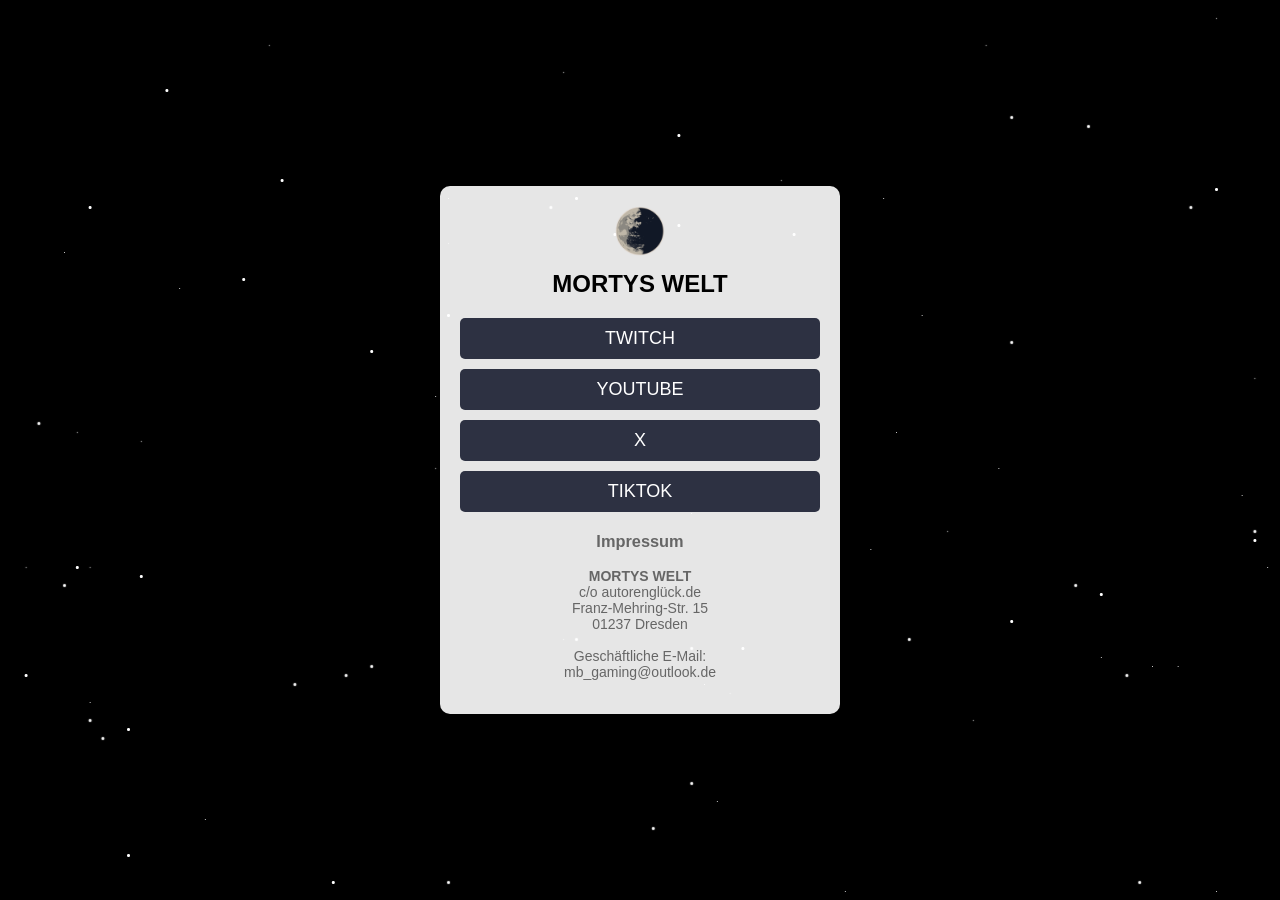
==== index.html @ ea3534f8 "Geschaeftliche E-mail angepasst" ====
<!DOCTYPE html>
<html lang="en">
<head>
    <meta charset="UTF-8">
    <meta name="viewport" content="width=device-width, initial-scale=1.0">
    <title>MORTYS WELT</title>
    <link rel="stylesheet" href="styles.css">
</head>
<body>

    <div class="container">
        
        <div class="link-box">
            <div class="header">
                <img src="logo.png" alt="MW-LOGO" class="logo">
                <h1>MORTYS WELT</h1>
            </div>
            <div class="links">
                <a href="https://www.twitch.tv/mortys_welt" target="_blank" class="link-button">
                    TWITCH
                </a>
                <a href="https://www.youtube.com/@mortyswelt" target="_blank" class="link-button">
                    YOUTUBE
                </a>
                <a href="https://twitter.com/Mortys_Welt" target="_blank" class="link-button">
                    X
                </a>
                <a href="https://www.tiktok.com/@mortys_welt" target="_blank" class="link-button">
                    TIKTOK
                </a>
            </div>
            <div class="footer">
                <p>
                    <h3>Impressum</h3>
                    <b>MORTYS WELT</b><br/>
                    c/o autorenglück.de<br/>
                    Franz-Mehring-Str. 15<br/>
                    01237 Dresden<br/>
                    <br/>
                    Geschäftliche E-Mail:<br/>
                    mb_gaming@outlook.de<br/>
                </p>
            </div>
        </div>
        <div class="main"></div>
        
    </div>

</body>
</html>
---- styles.css ----
body {
    margin: 0;
    padding: 0;
    font-family: Arial, sans-serif;
    background-color: #000;
    display: flex;
    justify-content: center;
    align-items: center;
    height: 100vh;
    overflow: hidden;
    position: relative;
}

canvas {
    position: absolute;
    top: 0;
    left: 0;
    width: 100%;
    height: 100%;
    z-index: -1;
}

.container {
    display: flex;
    justify-content: center;
    align-items: center;
    height: 100%;
    width: 100%;
    padding: 20px;
    box-sizing: border-box;
}

.link-box {
    background-color: rgba(255, 255, 255, 0.9);
    box-shadow: 0 4px 8px rgba(0, 0, 0, 0.2);
    border-radius: 10px;
    padding: 20px;
    text-align: center;
    animation: slideIn 1s ease-out;
    width: 100%;
    max-width: 400px;
    box-sizing: border-box;
}

.header {
    margin-bottom: 20px;
}

.logo {
    width: 50px;
    height: 50px;
    margin-bottom: 10px;
}

h1 {
    font-size: 24px;
    margin: 0;
}

.links {
    margin: 20px 0;
}

.link-button {
    display: block;
    margin: 10px 0;
    padding: 10px 20px;
    text-decoration: none;
    color: #ffffff;
    background-color: #2D3142;
    border-radius: 5px;
    font-size: 18px;
    transition: background-color 0.3s;
}

.link-button img {
    vertical-align: middle;
    margin-right: 10px;
    width: 24px;
    height: 24px;
}

.link-button:hover {
    background-color: #4F5D75;
    color: #ffffff;
}

.footer {
    margin-top: 20px;
    font-size: 14px;
    color: #666;
}

@keyframes slideIn {
    from {
        transform: translateY(-100vh);
    }
    to {
        transform: translateY(0);
    }
}

@media (max-width: 600px) {
    .link-box {
        padding: 15px;
    }

    .link-button {
        padding: 8px 16px;
        font-size: 16px;
    }

    .header h1 {
        font-size: 20px;
    }

    .footer {
        font-size: 12px;
    }
}

.main {
    position: fixed;
    top: 50%;
    left: 50%;
    height: 1px;
    width: 1px;
    background-color: #fff;
    border-radius: 50%;
    box-shadow: -42vw -4vh 0px 0px #fff,25vw -41vh 0px 0px #fff,-20vw 49vh 0px 1px #fff,5vw 40vh 1px 1px #fff,29vw 19vh 1px 0px #fff,-44vw -13vh 0px 0px #fff,46vw 41vh 0px 1px #fff,-3vw -45vh 0px 1px #fff,47vw 35vh 1px 0px #fff,12vw -8vh 1px 0px #fff,-34vw 48vh 1px 1px #fff,32vw 26vh 1px 1px #fff,32vw -41vh 1px 1px #fff,0vw 37vh 1px 1px #fff,34vw -26vh 1px 0px #fff,-14vw -49vh 1px 0px #fff,-12vw 45vh 0px 1px #fff,-44vw -33vh 0px 1px #fff,-13vw 41vh 0px 0px #fff,-36vw -11vh 0px 1px #fff,-23vw -24vh 1px 0px #fff,-38vw -27vh 0px 1px #fff,16vw -19vh 0px 0px #fff,28vw 33vh 1px 0px #fff,-49vw -4vh 0px 0px #fff,16vw 32vh 0px 1px #fff,36vw -18vh 1px 0px #fff,-25vw -30vh 1px 0px #fff,-23vw 24vh 0px 1px #fff,-2vw -35vh 1px 1px #fff,-25vw 9vh 0px 0px #fff,-15vw -34vh 0px 0px #fff,-8vw -19vh 1px 0px #fff,-20vw -20vh 1px 1px #fff,42vw 50vh 0px 1px #fff,-32vw 10vh 1px 0px #fff,-23vw -17vh 0px 0px #fff,44vw 15vh 1px 0px #fff,-40vw 33vh 1px 1px #fff,-43vw 8vh 0px 0px #fff,-48vw -15vh 1px 1px #fff,-24vw 17vh 0px 0px #fff,-31vw 50vh 1px 0px #fff,36vw -38vh 0px 1px #fff,-7vw 48vh 0px 0px #fff,15vw -32vh 0px 0px #fff,29vw -41vh 0px 0px #fff,2vw 37vh 1px 0px #fff,7vw -40vh 1px 1px #fff,15vw 18vh 0px 0px #fff,25vw -13vh 1px 1px #fff,-46vw -12vh 1px 1px #fff,-18vw 22vh 0px 0px #fff,23vw -9vh 1px 0px #fff,50vw 12vh 0px 1px #fff,45vw 2vh 0px 0px #fff,14vw -48vh 1px 0px #fff,23vw 43vh 0px 1px #fff,-40vw 16vh 1px 1px #fff,20vw -31vh 0px 1px #fff,-17vw 44vh 1px 1px #fff,18vw -45vh 0px 0px #fff,33vw -6vh 0px 0px #fff,0vw 7vh 0px 1px #fff,-10vw -18vh 0px 1px #fff,-19vw 5vh 1px 0px #fff,1vw 42vh 0px 0px #fff,22vw 48vh 0px 1px #fff,39vw -8vh 1px 1px #fff,-6vw -42vh 1px 0px #fff,-47vw 34vh 0px 0px #fff,-46vw 19vh 0px 1px #fff,-12vw -32vh 0px 0px #fff,-45vw -38vh 0px 1px #fff,-28vw 18vh 1px 0px #fff,-38vw -46vh 1px 1px #fff,49vw -6vh 1px 1px #fff,-28vw 18vh 1px 1px #fff,10vw -24vh 0px 1px #fff,-5vw -11vh 1px 1px #fff,33vw -8vh 1px 0px #fff,-16vw 17vh 0px 0px #fff,18vw 27vh 0px 1px #fff,-8vw -10vh 1px 1px #fff;
    z-index: -1;
    overflow: hidden;
  /* stars were too big with the layers above but left the code in case no one cares  -- as in, if noone's just that  one other loner who actually cares    */
  
  box-shadow: 24vw 9vh 1px 0px #fff,12vw -24vh 0px 1px #fff,-45vw -22vh 0px 0px #fff,-37vw -40vh 0px 1px #fff,29vw 19vh 0px 1px #fff,4vw -8vh 0px 1px #fff,-5vw 21vh 1px 1px #fff,-27vw 26vh 1px 1px #fff,-47vw -3vh 1px 1px #fff,-28vw -30vh 0px 1px #fff,-43vw -27vh 0px 1px #fff,4vw 22vh 1px 1px #fff,36vw 23vh 0px 0px #fff,-21vw 24vh 1px 1px #fff,-16vw 2vh 1px 0px #fff,-16vw -6vh 0px 0px #fff,5vw 26vh 0px 0px #fff,-34vw 41vh 0px 0px #fff,1vw 42vh 1px 1px #fff,11vw -13vh 1px 1px #fff,48vw -8vh 1px 0px #fff,22vw -15vh 0px 0px #fff,45vw 49vh 0px 0px #fff,43vw -27vh 1px 1px #fff,20vw -2vh 0px 0px #fff,8vw 22vh 0px 1px #fff,39vw 48vh 1px 1px #fff,-21vw -11vh 0px 1px #fff,-40vw 45vh 0px 1px #fff,11vw -30vh 1px 0px #fff,26vw 30vh 1px 0px #fff,45vw -29vh 0px 1px #fff,-2vw 18vh 0px 0px #fff,-29vw -45vh 1px 0px #fff,-7vw -27vh 1px 1px #fff,42vw 24vh 0px 0px #fff,45vw -48vh 1px 0px #fff,-36vw -18vh 0px 0px #fff,-44vw 13vh 0px 1px #fff,36vw 16vh 0px 1px #fff,40vw 24vh 0px 0px #fff,18vw 11vh 0px 0px #fff,-15vw -23vh 1px 0px #fff,-24vw 48vh 0px 1px #fff,27vw -45vh 1px 0px #fff,-2vw -24vh 0px 1px #fff,-15vw -28vh 0px 0px #fff,-43vw 13vh 1px 0px #fff,7vw 27vh 1px 0px #fff,47vw 5vh 0px 0px #fff,-45vw 15vh 1px 1px #fff,-5vw -28vh 0px 1px #fff,38vw 25vh 1px 1px #fff,-39vw -1vh 1px 0px #fff,5vw 0vh 1px 0px #fff,49vw 13vh 0px 0px #fff,48vw 10vh 0px 1px #fff,19vw -28vh 0px 0px #fff,4vw 7vh 0px 0px #fff,21vw 21vh 1px 1px #fff,-15vw -15vh 0px 1px #fff,-6vw -42vh 1px 0px #fff,-15vw 48vh 1px 1px #fff,-23vw 25vh 1px 1px #fff,-48vw 25vh 0px 1px #fff,-31vw -19vh 0px 1px #fff,4vw 37vh 1px 1px #fff,-43vw 28vh 0px 0px #fff,3vw -25vh 0px 1px #fff,-39vw 14vh 0px 1px #fff,-40vw 31vh 0px 1px #fff,35vw -36vh 1px 1px #fff,16vw 49vh 0px 0px #fff,6vw 39vh 0px 0px #fff,3vw -35vh 0px 1px #fff,-44vw -2vh 1px 0px #fff,-6vw 21vh 1px 0px #fff,48vw 9vh 1px 1px #fff,-43vw 30vh 1px 1px #fff,29vw -12vh 1px 1px #fff,-48vw 13vh 1px 0px #fff,-42vw 32vh 1px 1px #fff,34vw 15vh 1px 1px #fff,29vw -37vh 1px 1px #fff,28vw 2vh 0px 0px #fff;
  animation: zoom 30s alternate infinite; 
}

@keyframes zoom {
    0%{
        transform: scale(1);
    }
    100%{
        transform: scale(1.5);
    }
}
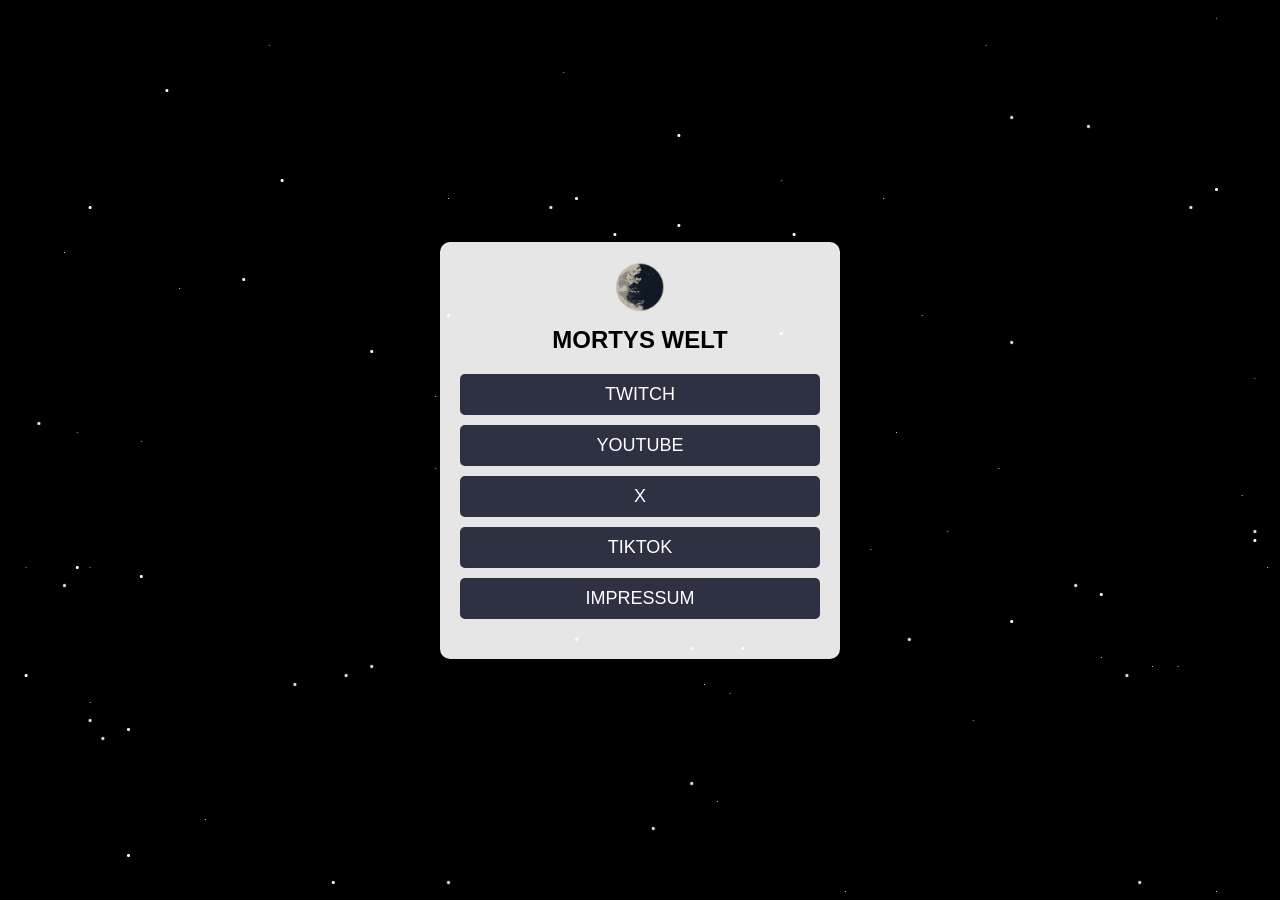
==== commit 7700eba9: "Update index.html" ====
--- a/index.html
+++ b/index.html
@@ -28,18 +28,9 @@
                 <a href="https://www.tiktok.com/@mortys_welt" target="_blank" class="link-button">
                     TIKTOK
                 </a>
-            </div>
-            <div class="footer">
-                <p>
-                    <h3>Impressum</h3>
-                    <b>MORTYS WELT</b><br/>
-                    c/o autorenglück.de<br/>
-                    Franz-Mehring-Str. 15<br/>
-                    01237 Dresden<br/>
-                    <br/>
-                    Geschäftliche E-Mail:<br/>
-                    mb_gaming@outlook.de<br/>
-                </p>
+                <a href="https://rahft.com/talents/mortys_welt/#imprint" target="_blank" class="link-button">
+                    IMPRESSUM
+                </a>
             </div>
         </div>
         <div class="main"></div>
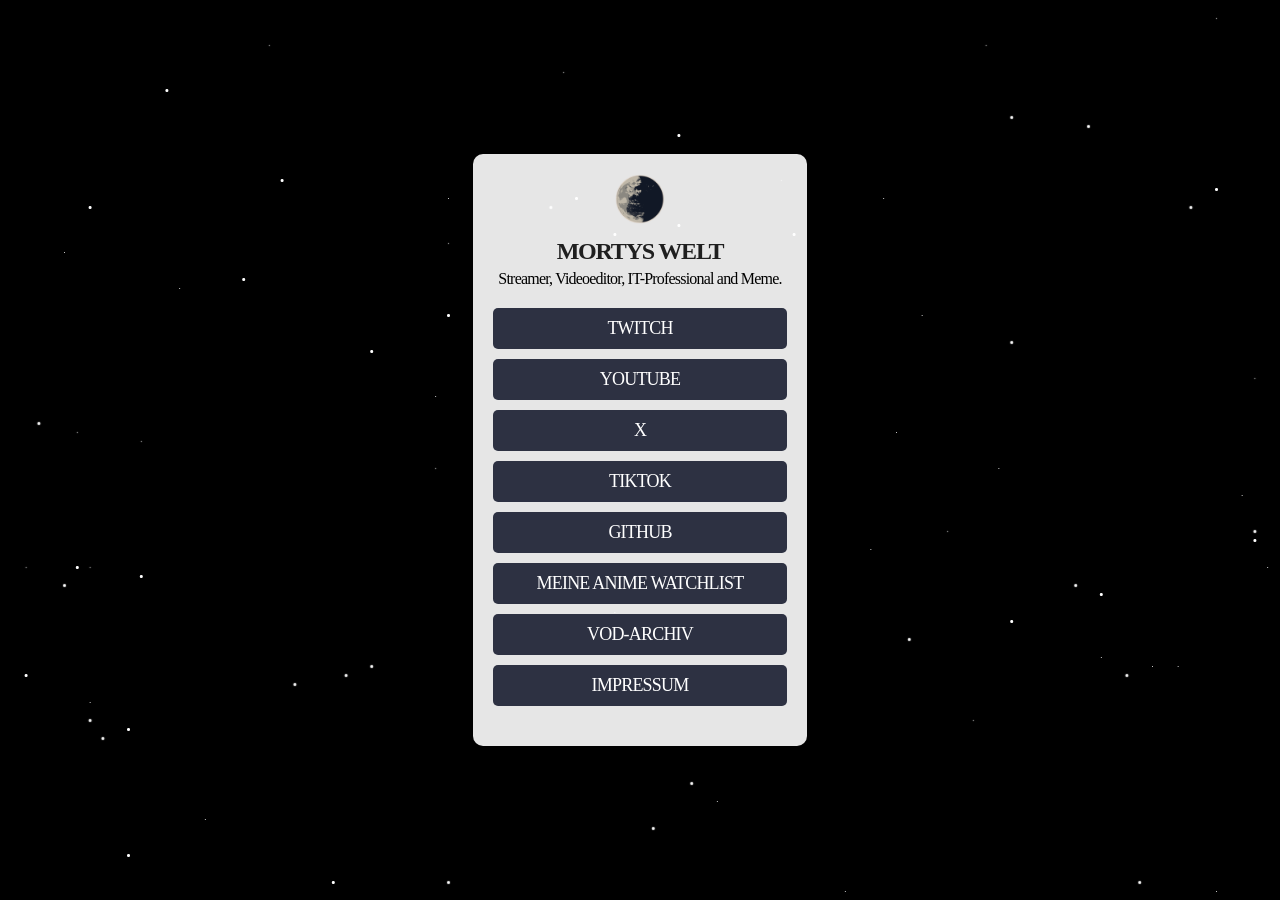
==== commit e083e735: "font changed and added new links font changed and added new links" ====
--- a/index.html
+++ b/index.html
@@ -3,39 +3,48 @@
 <head>
     <meta charset="UTF-8">
     <meta name="viewport" content="width=device-width, initial-scale=1.0">
-    <title>MORTYS WELT</title>
+    <title>MORTYS WELT - Linklist</title>
+    <link rel="icon" type="image/x-icon" href="logo.png">
     <link rel="stylesheet" href="styles.css">
 </head>
 <body>
-
-    <div class="container">
-        
-        <div class="link-box">
-            <div class="header">
-                <img src="logo.png" alt="MW-LOGO" class="logo">
-                <h1>MORTYS WELT</h1>
+    <main>
+        <div class="container">
+            <div class="link-box">
+                <div class="header">
+                    <img src="logo.png" alt="MW-LOGO" class="logo">
+                    <h1 id="MW-Header">MORTYS WELT</h1>
+                    <p id="infotext">Streamer, Videoeditor, IT-Professional and Meme.</p>
+                </div>
+                <div class="links">
+                    <a href="https://www.twitch.tv/mortys_welt" target="_blank" class="link-button">
+                        TWITCH
+                    </a>
+                    <a href="https://www.youtube.com/@mortyswelt" target="_blank" class="link-button">
+                        YOUTUBE
+                    </a>
+                    <a href="https://twitter.com/Mortys_Welt" target="_blank" class="link-button">
+                        X
+                    </a>
+                    <a href="https://www.tiktok.com/@mortys_welt" target="_blank" class="link-button">
+                        TIKTOK
+                    </a>
+                    <a href="https://github.com/MortysTerminal" target="_blank" class="link-button">
+                        GITHUB
+                    </a>
+                    <a href="https://mortys-welt.notion.site/Mortys-Anime-Watchlist-a48d3a0f5cdf44799e703fad131a765b?pvs=4
+                    " target="_blank" class="link-button">
+                        MEINE ANIME WATCHLIST
+                    </a>
+                    <a href="https://www.youtube.com/@mortys-vod-archiv" target="_blank" class="link-button">
+                        VOD-ARCHIV
+                    </a>
+                    <a href="https://rahft.com/talents/mortys_welt/#imprint" target="_blank" class="link-button">
+                        IMPRESSUM
+                    </a>
+                </div>
             </div>
-            <div class="links">
-                <a href="https://www.twitch.tv/mortys_welt" target="_blank" class="link-button">
-                    TWITCH
-                </a>
-                <a href="https://www.youtube.com/@mortyswelt" target="_blank" class="link-button">
-                    YOUTUBE
-                </a>
-                <a href="https://twitter.com/Mortys_Welt" target="_blank" class="link-button">
-                    X
-                </a>
-                <a href="https://www.tiktok.com/@mortys_welt" target="_blank" class="link-button">
-                    TIKTOK
-                </a>
-                <a href="https://rahft.com/talents/mortys_welt/#imprint" target="_blank" class="link-button">
-                    IMPRESSUM
-                </a>
-            </div>
+            <div class="main"></div>
         </div>
-        <div class="main"></div>
-        
-    </div>
-
 </body>
 </html>
--- a/styles.css
+++ b/styles.css
@@ -1,3 +1,18 @@
+font-face {
+    font-family: "Poppins-Black";
+    src: url("/fonts/Poppins-Black.ttf");
+}
+
+font-face {
+    font-family: "Poppins-Medium";
+    src: url("/fonts/Poppins-Medium.ttf");
+}
+
+font-face {
+    font-family: "Poppins-Regular";
+    src: url("/fonts/Poppins-Regular.ttf");
+}
+
 body {
     margin: 0;
     padding: 0;
@@ -59,6 +74,8 @@
 
 .links {
     margin: 20px 0;
+    letter-spacing: -0.05em;
+    font-family: Poppins-Medium;
 }
 
 .link-button {
@@ -100,25 +117,6 @@
     }
 }
 
-@media (max-width: 600px) {
-    .link-box {
-        padding: 15px;
-    }
-
-    .link-button {
-        padding: 8px 16px;
-        font-size: 16px;
-    }
-
-    .header h1 {
-        font-size: 20px;
-    }
-
-    .footer {
-        font-size: 12px;
-    }
-}
-
 .main {
     position: fixed;
     top: 50%;
@@ -132,8 +130,8 @@
     overflow: hidden;
   /* stars were too big with the layers above but left the code in case no one cares  -- as in, if noone's just that  one other loner who actually cares    */
   
-  box-shadow: 24vw 9vh 1px 0px #fff,12vw -24vh 0px 1px #fff,-45vw -22vh 0px 0px #fff,-37vw -40vh 0px 1px #fff,29vw 19vh 0px 1px #fff,4vw -8vh 0px 1px #fff,-5vw 21vh 1px 1px #fff,-27vw 26vh 1px 1px #fff,-47vw -3vh 1px 1px #fff,-28vw -30vh 0px 1px #fff,-43vw -27vh 0px 1px #fff,4vw 22vh 1px 1px #fff,36vw 23vh 0px 0px #fff,-21vw 24vh 1px 1px #fff,-16vw 2vh 1px 0px #fff,-16vw -6vh 0px 0px #fff,5vw 26vh 0px 0px #fff,-34vw 41vh 0px 0px #fff,1vw 42vh 1px 1px #fff,11vw -13vh 1px 1px #fff,48vw -8vh 1px 0px #fff,22vw -15vh 0px 0px #fff,45vw 49vh 0px 0px #fff,43vw -27vh 1px 1px #fff,20vw -2vh 0px 0px #fff,8vw 22vh 0px 1px #fff,39vw 48vh 1px 1px #fff,-21vw -11vh 0px 1px #fff,-40vw 45vh 0px 1px #fff,11vw -30vh 1px 0px #fff,26vw 30vh 1px 0px #fff,45vw -29vh 0px 1px #fff,-2vw 18vh 0px 0px #fff,-29vw -45vh 1px 0px #fff,-7vw -27vh 1px 1px #fff,42vw 24vh 0px 0px #fff,45vw -48vh 1px 0px #fff,-36vw -18vh 0px 0px #fff,-44vw 13vh 0px 1px #fff,36vw 16vh 0px 1px #fff,40vw 24vh 0px 0px #fff,18vw 11vh 0px 0px #fff,-15vw -23vh 1px 0px #fff,-24vw 48vh 0px 1px #fff,27vw -45vh 1px 0px #fff,-2vw -24vh 0px 1px #fff,-15vw -28vh 0px 0px #fff,-43vw 13vh 1px 0px #fff,7vw 27vh 1px 0px #fff,47vw 5vh 0px 0px #fff,-45vw 15vh 1px 1px #fff,-5vw -28vh 0px 1px #fff,38vw 25vh 1px 1px #fff,-39vw -1vh 1px 0px #fff,5vw 0vh 1px 0px #fff,49vw 13vh 0px 0px #fff,48vw 10vh 0px 1px #fff,19vw -28vh 0px 0px #fff,4vw 7vh 0px 0px #fff,21vw 21vh 1px 1px #fff,-15vw -15vh 0px 1px #fff,-6vw -42vh 1px 0px #fff,-15vw 48vh 1px 1px #fff,-23vw 25vh 1px 1px #fff,-48vw 25vh 0px 1px #fff,-31vw -19vh 0px 1px #fff,4vw 37vh 1px 1px #fff,-43vw 28vh 0px 0px #fff,3vw -25vh 0px 1px #fff,-39vw 14vh 0px 1px #fff,-40vw 31vh 0px 1px #fff,35vw -36vh 1px 1px #fff,16vw 49vh 0px 0px #fff,6vw 39vh 0px 0px #fff,3vw -35vh 0px 1px #fff,-44vw -2vh 1px 0px #fff,-6vw 21vh 1px 0px #fff,48vw 9vh 1px 1px #fff,-43vw 30vh 1px 1px #fff,29vw -12vh 1px 1px #fff,-48vw 13vh 1px 0px #fff,-42vw 32vh 1px 1px #fff,34vw 15vh 1px 1px #fff,29vw -37vh 1px 1px #fff,28vw 2vh 0px 0px #fff;
-  animation: zoom 30s alternate infinite; 
+    box-shadow: 24vw 9vh 1px 0px #fff,12vw -24vh 0px 1px #fff,-45vw -22vh 0px 0px #fff,-37vw -40vh 0px 1px #fff,29vw 19vh 0px 1px #fff,4vw -8vh 0px 1px #fff,-5vw 21vh 1px 1px #fff,-27vw 26vh 1px 1px #fff,-47vw -3vh 1px 1px #fff,-28vw -30vh 0px 1px #fff,-43vw -27vh 0px 1px #fff,4vw 22vh 1px 1px #fff,36vw 23vh 0px 0px #fff,-21vw 24vh 1px 1px #fff,-16vw 2vh 1px 0px #fff,-16vw -6vh 0px 0px #fff,5vw 26vh 0px 0px #fff,-34vw 41vh 0px 0px #fff,1vw 42vh 1px 1px #fff,11vw -13vh 1px 1px #fff,48vw -8vh 1px 0px #fff,22vw -15vh 0px 0px #fff,45vw 49vh 0px 0px #fff,43vw -27vh 1px 1px #fff,20vw -2vh 0px 0px #fff,8vw 22vh 0px 1px #fff,39vw 48vh 1px 1px #fff,-21vw -11vh 0px 1px #fff,-40vw 45vh 0px 1px #fff,11vw -30vh 1px 0px #fff,26vw 30vh 1px 0px #fff,45vw -29vh 0px 1px #fff,-2vw 18vh 0px 0px #fff,-29vw -45vh 1px 0px #fff,-7vw -27vh 1px 1px #fff,42vw 24vh 0px 0px #fff,45vw -48vh 1px 0px #fff,-36vw -18vh 0px 0px #fff,-44vw 13vh 0px 1px #fff,36vw 16vh 0px 1px #fff,40vw 24vh 0px 0px #fff,18vw 11vh 0px 0px #fff,-15vw -23vh 1px 0px #fff,-24vw 48vh 0px 1px #fff,27vw -45vh 1px 0px #fff,-2vw -24vh 0px 1px #fff,-15vw -28vh 0px 0px #fff,-43vw 13vh 1px 0px #fff,7vw 27vh 1px 0px #fff,47vw 5vh 0px 0px #fff,-45vw 15vh 1px 1px #fff,-5vw -28vh 0px 1px #fff,38vw 25vh 1px 1px #fff,-39vw -1vh 1px 0px #fff,5vw 0vh 1px 0px #fff,49vw 13vh 0px 0px #fff,48vw 10vh 0px 1px #fff,19vw -28vh 0px 0px #fff,4vw 7vh 0px 0px #fff,21vw 21vh 1px 1px #fff,-15vw -15vh 0px 1px #fff,-6vw -42vh 1px 0px #fff,-15vw 48vh 1px 1px #fff,-23vw 25vh 1px 1px #fff,-48vw 25vh 0px 1px #fff,-31vw -19vh 0px 1px #fff,4vw 37vh 1px 1px #fff,-43vw 28vh 0px 0px #fff,3vw -25vh 0px 1px #fff,-39vw 14vh 0px 1px #fff,-40vw 31vh 0px 1px #fff,35vw -36vh 1px 1px #fff,16vw 49vh 0px 0px #fff,6vw 39vh 0px 0px #fff,3vw -35vh 0px 1px #fff,-44vw -2vh 1px 0px #fff,-6vw 21vh 1px 0px #fff,48vw 9vh 1px 1px #fff,-43vw 30vh 1px 1px #fff,29vw -12vh 1px 1px #fff,-48vw 13vh 1px 0px #fff,-42vw 32vh 1px 1px #fff,34vw 15vh 1px 1px #fff,29vw -37vh 1px 1px #fff,28vw 2vh 0px 0px #fff;
+    animation: zoom 30s alternate infinite; 
 }
 
 @keyframes zoom {
@@ -143,4 +141,16 @@
     100%{
         transform: scale(1.5);
     }
+}
+
+#infotext{
+    font-family: Poppins-Regular;
+    letter-spacing: -0.05em;
+    margin: 5px;
+}
+
+#MW-Header{
+    font-family: Poppins-Black;
+    letter-spacing: -0.05em;
+    color:#1f1f1f;
 }
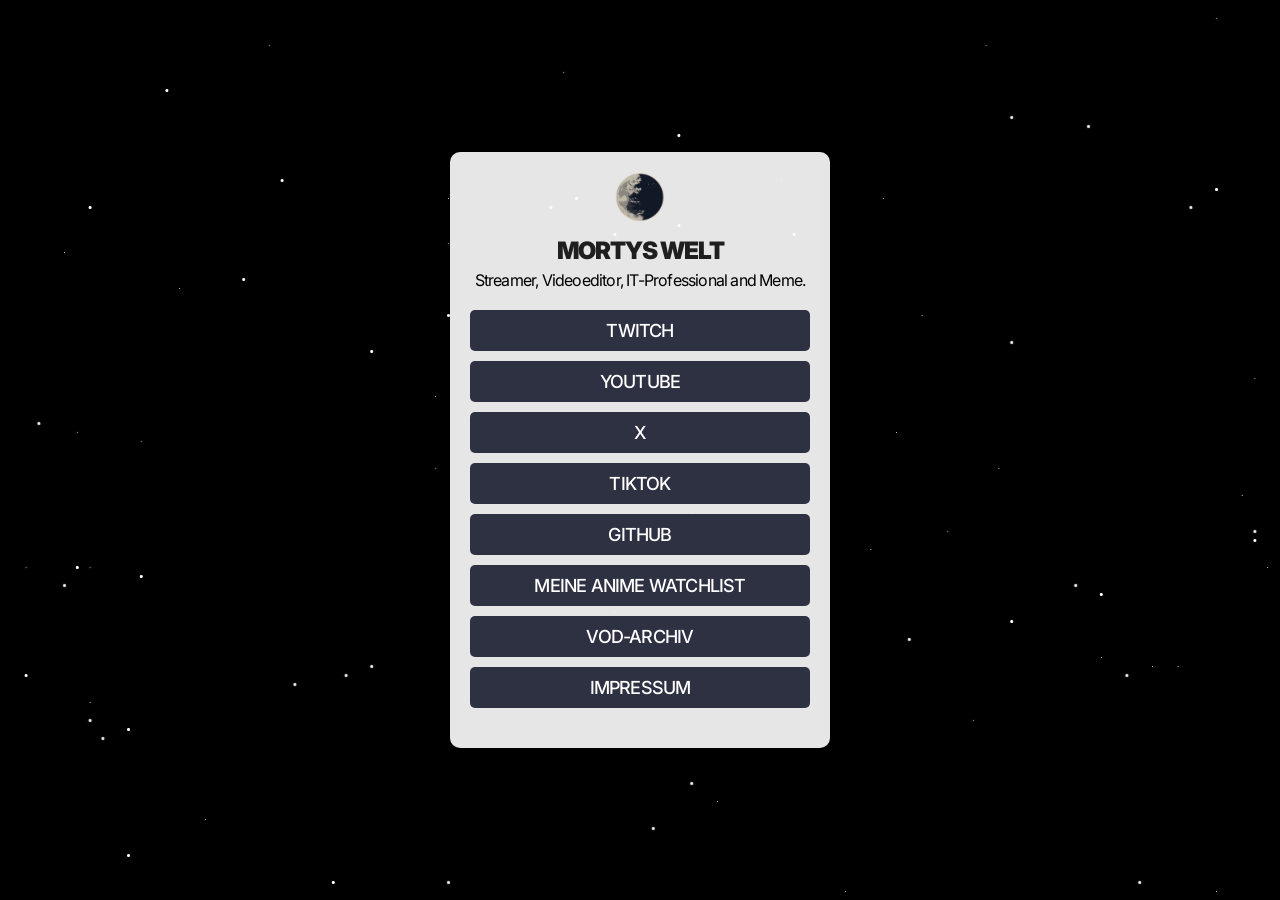
==== commit 6028062f: "Replace Poppins with local Inter variable font Removed Poppins font files and font-face declarations" ====
--- a/index.html
+++ b/index.html
@@ -1,5 +1,5 @@
 <!DOCTYPE html>
-<html lang="en">
+<html lang="de">
 <head>
     <meta charset="UTF-8">
     <meta name="viewport" content="width=device-width, initial-scale=1.0">
--- a/styles.css
+++ b/styles.css
@@ -1,22 +1,27 @@
-font-face {
-    font-family: "Poppins-Black";
-    src: url("/fonts/Poppins-Black.ttf");
+/* DSGVO-konform: Keine externen Google-Fonts. Inter wird lokal geladen (Variable Font). */
+@font-face {
+    font-family: 'Inter';
+    src: local('Inter Variable'), local('InterVar'), local('Inter'),
+         url('fonts/Inter/Inter-VariableFont_opsz,wght.ttf') format('truetype');
+    font-style: normal;
+    font-weight: 100 900; /* Variable-Gewichtsbereich */
+    font-display: swap;
 }
 
-font-face {
-    font-family: "Poppins-Medium";
-    src: url("/fonts/Poppins-Medium.ttf");
-}
-
-font-face {
-    font-family: "Poppins-Regular";
-    src: url("/fonts/Poppins-Regular.ttf");
+@font-face {
+    font-family: 'Inter';
+    src: local('Inter Variable Italic'), local('InterVar-Italic'), local('Inter Italic'),
+         url('fonts/Inter/Inter-Italic-VariableFont_opsz,wght.ttf') format('truetype');
+    font-style: italic;
+    font-weight: 100 900; /* Variable-Gewichtsbereich */
+    font-display: swap;
 }
 
 body {
     margin: 0;
     padding: 0;
-    font-family: Arial, sans-serif;
+    font-family: 'Inter', system-ui, -apple-system, 'Segoe UI', Roboto, Arial, 'Helvetica Neue', sans-serif;
+    font-optical-sizing: auto; /* nutzt opsz-Achse der Variable Font */
     background-color: #000;
     display: flex;
     justify-content: center;
@@ -75,7 +80,7 @@
 .links {
     margin: 20px 0;
     letter-spacing: -0.05em;
-    font-family: Poppins-Medium;
+    font-weight: 500; /* Inter Medium */
 }
 
 .link-button {
@@ -144,13 +149,13 @@
 }
 
 #infotext{
-    font-family: Poppins-Regular;
+    font-weight: 400; /* Inter Regular */
     letter-spacing: -0.05em;
     margin: 5px;
 }
 
 #MW-Header{
-    font-family: Poppins-Black;
+    font-weight: 900; /* Inter Black */
     letter-spacing: -0.05em;
     color:#1f1f1f;
 }
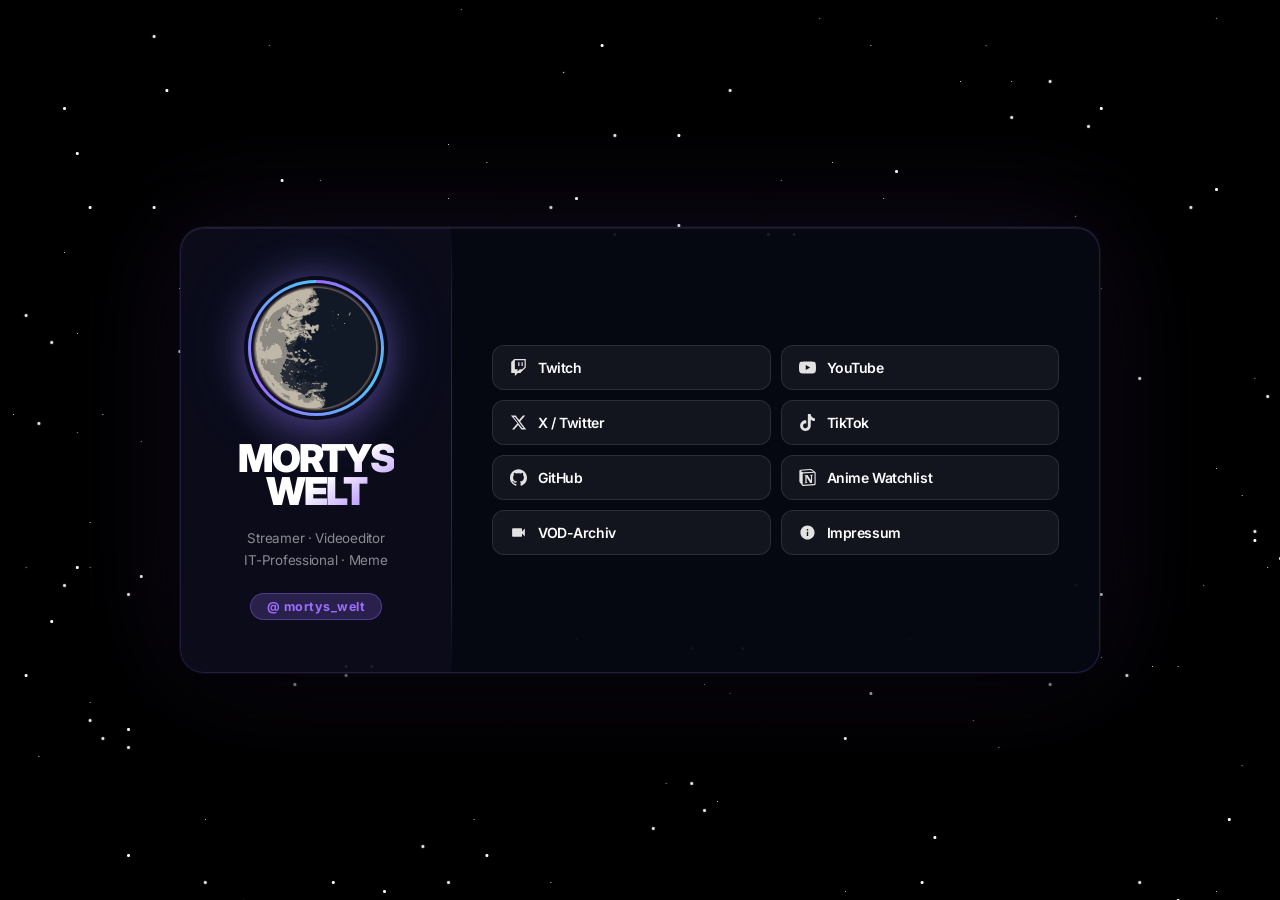
==== commit 049ac088: "Refresh of Website" ====
--- a/index.html
+++ b/index.html
@@ -3,48 +3,117 @@
 <head>
     <meta charset="UTF-8">
     <meta name="viewport" content="width=device-width, initial-scale=1.0">
-    <title>MORTYS WELT - Linklist</title>
+    <title>MORTYS WELT</title>
+    <meta name="description" content="Streamer · Videoeditor · IT-Professional · Meme – Alle Links von Mortys Welt.">
     <link rel="icon" type="image/x-icon" href="logo.png">
     <link rel="stylesheet" href="styles.css">
 </head>
 <body>
+
+    <!-- Sternenhimmel (CSS-only, DSGVO-konform) -->
+    <div class="starfield" aria-hidden="true"></div>
+
     <main>
-        <div class="container">
-            <div class="link-box">
-                <div class="header">
-                    <img src="logo.png" alt="MW-LOGO" class="logo">
-                    <h1 id="MW-Header">MORTYS WELT</h1>
-                    <p id="infotext">Streamer, Videoeditor, IT-Professional and Meme.</p>
+        <article class="card" aria-label="Mortys Welt – Visitenkarte">
+
+            <!-- ── LINKS: Identität ── -->
+            <section class="card-identity">
+                <div class="avatar-wrapper">
+                    <img src="logo.png" alt="Mortys Welt Logo" class="avatar">
                 </div>
-                <div class="links">
-                    <a href="https://www.twitch.tv/mortys_welt" target="_blank" class="link-button">
-                        TWITCH
-                    </a>
-                    <a href="https://www.youtube.com/@mortyswelt" target="_blank" class="link-button">
-                        YOUTUBE
-                    </a>
-                    <a href="https://twitter.com/Mortys_Welt" target="_blank" class="link-button">
-                        X
-                    </a>
-                    <a href="https://www.tiktok.com/@mortys_welt" target="_blank" class="link-button">
-                        TIKTOK
-                    </a>
-                    <a href="https://github.com/MortysTerminal" target="_blank" class="link-button">
-                        GITHUB
-                    </a>
-                    <a href="https://mortys-welt.notion.site/Mortys-Anime-Watchlist-a48d3a0f5cdf44799e703fad131a765b?pvs=4
-                    " target="_blank" class="link-button">
-                        MEINE ANIME WATCHLIST
-                    </a>
-                    <a href="https://www.youtube.com/@mortys-vod-archiv" target="_blank" class="link-button">
-                        VOD-ARCHIV
-                    </a>
-                    <a href="https://rahft.com/talents/mortys_welt/#imprint" target="_blank" class="link-button">
-                        IMPRESSUM
-                    </a>
-                </div>
-            </div>
-            <div class="main"></div>
-        </div>
+
+                <h1 class="name">MORTYS<br>WELT</h1>
+
+                <p class="tagline">
+                    Streamer · Videoeditor<br>
+                    IT-Professional · Meme
+                </p>
+
+                <span class="handle">@ mortys_welt</span>
+            </section>
+
+            <!-- ── TRENNLINIE ── -->
+            <div class="card-divider" aria-hidden="true"></div>
+
+            <!-- ── RECHTS: Links ── -->
+            <nav class="card-links" aria-label="Externe Links">
+
+                <!-- Twitch -->
+                <a href="https://www.twitch.tv/mortys_welt" target="_blank" rel="noopener noreferrer"
+                   class="link-btn" data-platform="twitch" aria-label="Twitch">
+                    <svg class="btn-icon" viewBox="0 0 24 24" fill="currentColor" aria-hidden="true">
+                        <path d="M11.571 4.714h1.715v5.143H11.57zm4.715 0H18v5.143h-1.714zM6 0L1.714 4.286v15.428h5.143V24l4.286-4.286h3.428L22.286 12V0zm14.571 11.143l-3.428 3.428h-3.429l-3 3v-3H6.857V1.714h13.714z"/>
+                    </svg>
+                    <span>Twitch</span>
+                </a>
+
+                <!-- YouTube -->
+                <a href="https://www.youtube.com/@mortyswelt" target="_blank" rel="noopener noreferrer"
+                   class="link-btn" data-platform="youtube" aria-label="YouTube">
+                    <svg class="btn-icon" viewBox="0 0 24 24" fill="currentColor" aria-hidden="true">
+                        <path d="M23.498 6.186a3.016 3.016 0 0 0-2.122-2.136C19.505 3.545 12 3.545 12 3.545s-7.505 0-9.377.505A3.017 3.017 0 0 0 .502 6.186C0 8.07 0 12 0 12s0 3.93.502 5.814a3.016 3.016 0 0 0 2.122 2.136c1.871.505 9.376.505 9.376.505s7.505 0 9.377-.505a3.015 3.015 0 0 0 2.122-2.136C24 15.93 24 12 24 12s0-3.93-.502-5.814zM9.545 15.568V8.432L15.818 12l-6.273 3.568z"/>
+                    </svg>
+                    <span>YouTube</span>
+                </a>
+
+                <!-- X / Twitter -->
+                <a href="https://twitter.com/Mortys_Welt" target="_blank" rel="noopener noreferrer"
+                   class="link-btn" data-platform="x" aria-label="X / Twitter">
+                    <svg class="btn-icon" viewBox="0 0 24 24" fill="currentColor" aria-hidden="true">
+                        <path d="M18.244 2.25h3.308l-7.227 8.26 8.502 11.24H16.17l-4.714-6.231-5.401 6.231H2.748l7.73-8.835L1.254 2.25H8.08l4.713 6.231zm-1.161 17.52h1.833L7.084 4.126H5.117z"/>
+                    </svg>
+                    <span>X / Twitter</span>
+                </a>
+
+                <!-- TikTok -->
+                <a href="https://www.tiktok.com/@mortys_welt" target="_blank" rel="noopener noreferrer"
+                   class="link-btn" data-platform="tiktok" aria-label="TikTok">
+                    <svg class="btn-icon" viewBox="0 0 24 24" fill="currentColor" aria-hidden="true">
+                        <path d="M12.525.02c1.31-.02 2.61-.01 3.91-.02.08 1.53.63 3.09 1.75 4.17 1.12 1.11 2.7 1.62 4.24 1.79v4.03c-1.44-.05-2.89-.35-4.2-.97-.57-.26-1.1-.59-1.62-.93-.01 2.92.01 5.84-.02 8.75-.08 1.4-.54 2.79-1.35 3.94-1.31 1.92-3.58 3.17-5.91 3.21-1.43.08-2.86-.31-4.08-1.03-2.02-1.19-3.44-3.37-3.65-5.71-.02-.5-.03-1-.01-1.49.18-1.9 1.12-3.72 2.58-4.96 1.66-1.44 3.98-2.13 6.15-1.72.02 1.48-.04 2.96-.04 4.44-.99-.32-2.15-.23-3.02.37-.63.41-1.11 1.04-1.36 1.75-.21.51-.15 1.07-.14 1.61.24 1.64 1.82 3.02 3.5 2.87 1.12-.01 2.19-.66 2.77-1.61.19-.33.4-.67.41-1.06.1-1.79.06-3.57.07-5.36.01-4.03-.01-8.05.02-12.07z"/>
+                    </svg>
+                    <span>TikTok</span>
+                </a>
+
+                <!-- GitHub -->
+                <a href="https://github.com/MortysTerminal" target="_blank" rel="noopener noreferrer"
+                   class="link-btn" data-platform="github" aria-label="GitHub">
+                    <svg class="btn-icon" viewBox="0 0 24 24" fill="currentColor" aria-hidden="true">
+                        <path d="M12 .297c-6.63 0-12 5.373-12 12 0 5.303 3.438 9.8 8.205 11.385.6.113.82-.258.82-.577 0-.285-.01-1.04-.015-2.04-3.338.724-4.042-1.61-4.042-1.61C4.422 18.07 3.633 17.7 3.633 17.7c-1.087-.744.084-.729.084-.729 1.205.084 1.838 1.236 1.838 1.236 1.07 1.835 2.809 1.305 3.495.998.108-.776.417-1.305.76-1.605-2.665-.3-5.466-1.332-5.466-5.93 0-1.31.465-2.38 1.235-3.22-.135-.303-.54-1.523.105-3.176 0 0 1.005-.322 3.3 1.23.96-.267 1.98-.399 3-.405 1.02.006 2.04.138 3 .405 2.28-1.552 3.285-1.23 3.285-1.23.645 1.653.24 2.873.12 3.176.765.84 1.23 1.91 1.23 3.22 0 4.61-2.805 5.625-5.475 5.92.42.36.81 1.096.81 2.22 0 1.606-.015 2.896-.015 3.286 0 .315.21.69.825.57C20.565 22.092 24 17.592 24 12.297c0-6.627-5.373-12-12-12"/>
+                    </svg>
+                    <span>GitHub</span>
+                </a>
+
+                <!-- Anime Watchlist -->
+                <a href="https://mortys-welt.notion.site/Mortys-Anime-Watchlist-a48d3a0f5cdf44799e703fad131a765b?pvs=4"
+                   target="_blank" rel="noopener noreferrer"
+                   class="link-btn" data-platform="notion" aria-label="Anime Watchlist auf Notion">
+                    <svg class="btn-icon" viewBox="0 0 24 24" fill="currentColor" aria-hidden="true">
+                        <path d="M4.459 4.208c.746.606 1.026.56 2.428.466l13.215-.793c.28 0 .047-.28-.046-.326L17.86 1.968c-.42-.326-.981-.7-2.055-.607L3.01 2.295c-.466.046-.56.28-.374.466zm.793 3.08v13.904c0 .747.373 1.027 1.214.98l14.523-.84c.841-.046.935-.56.935-1.167V6.354c0-.606-.233-.933-.748-.887l-15.177.887c-.56.047-.747.327-.747.933zm14.337.745c.093.42 0 .84-.42.888l-.7.14v10.264c-.608.327-1.168.514-1.635.514-.748 0-.935-.234-1.495-.933l-4.577-7.186v6.952L12.21 19s0 .84-1.168.84l-3.222.186c-.093-.186 0-.653.327-.746l.84-.233V9.854L7.822 9.76c-.094-.42.14-1.026.793-1.073l3.456-.233 4.764 7.279v-6.44l-1.215-.14c-.093-.514.28-.887.747-.933zM1.936 1.035l13.31-.98c1.634-.14 2.055-.047 3.082.7l4.249 2.986c.7.513.934.653.934 1.213v16.378c0 1.026-.373 1.634-1.68 1.726l-15.458.934c-.98.047-1.448-.093-1.962-.747l-3.129-4.06c-.56-.747-.793-1.306-.793-1.96V2.667c0-.839.374-1.54 1.447-1.632z"/>
+                    </svg>
+                    <span>Anime Watchlist</span>
+                </a>
+
+                <!-- VOD-Archiv -->
+                <a href="https://www.youtube.com/@mortys-vod-archiv" target="_blank" rel="noopener noreferrer"
+                   class="link-btn" data-platform="vod" aria-label="VOD-Archiv auf YouTube">
+                    <svg class="btn-icon" viewBox="0 0 24 24" fill="currentColor" aria-hidden="true">
+                        <path d="M17 10.5V7c0-.55-.45-1-1-1H4c-.55 0-1 .45-1 1v10c0 .55.45 1 1 1h12c.55 0 1-.45 1-1v-3.5l4 4v-11l-4 4z"/>
+                    </svg>
+                    <span>VOD-Archiv</span>
+                </a>
+
+                <!-- Impressum -->
+                <a href="https://rahft.com/talents/mortys_welt/#imprint" target="_blank" rel="noopener noreferrer"
+                   class="link-btn" data-platform="impressum" aria-label="Impressum">
+                    <svg class="btn-icon" viewBox="0 0 24 24" fill="currentColor" aria-hidden="true">
+                        <path d="M12 2C6.48 2 2 6.48 2 12s4.48 10 10 10 10-4.48 10-10S17.52 2 12 2zm1 15h-2v-6h2v6zm0-8h-2V7h2v2z"/>
+                    </svg>
+                    <span>Impressum</span>
+                </a>
+
+            </nav>
+        </article>
+    </main>
+
 </body>
 </html>
--- a/styles.css
+++ b/styles.css
@@ -1,161 +1,499 @@
-/* DSGVO-konform: Keine externen Google-Fonts. Inter wird lokal geladen (Variable Font). */
+/* === FONTS === */
 @font-face {
     font-family: 'Inter';
     src: local('Inter Variable'), local('InterVar'), local('Inter'),
          url('fonts/Inter/Inter-VariableFont_opsz,wght.ttf') format('truetype');
     font-style: normal;
-    font-weight: 100 900; /* Variable-Gewichtsbereich */
+    font-weight: 100 900;
     font-display: swap;
 }
-
 @font-face {
     font-family: 'Inter';
     src: local('Inter Variable Italic'), local('InterVar-Italic'), local('Inter Italic'),
          url('fonts/Inter/Inter-Italic-VariableFont_opsz,wght.ttf') format('truetype');
     font-style: italic;
-    font-weight: 100 900; /* Variable-Gewichtsbereich */
+    font-weight: 100 900;
     font-display: swap;
 }
 
-body {
+/* === DESIGN TOKENS === */
+:root {
+    --accent:           #9B6DFF;
+    --accent-soft:      rgba(155, 109, 255, 0.22);
+    --accent-glow:      rgba(155, 109, 255, 0.14);
+    --accent-hover:     rgba(155, 109, 255, 0.28);
+    --cyan:             #4FC3F7;
+
+    --card-bg:          rgba(7, 9, 22, 0.80);
+    --card-border:      rgba(155, 109, 255, 0.20);
+    --card-inner-bg:    rgba(155, 109, 255, 0.04);
+
+    --text-primary:     #ffffff;
+    --text-muted:       rgba(255, 255, 255, 0.52);
+
+    --btn-bg:           rgba(255, 255, 255, 0.055);
+    --btn-border:       rgba(255, 255, 255, 0.10);
+    --btn-hover-border: rgba(155, 109, 255, 0.55);
+}
+
+/* === RESET === */
+*, *::before, *::after {
     margin: 0;
     padding: 0;
-    font-family: 'Inter', system-ui, -apple-system, 'Segoe UI', Roboto, Arial, 'Helvetica Neue', sans-serif;
-    font-optical-sizing: auto; /* nutzt opsz-Achse der Variable Font */
-    background-color: #000;
+    box-sizing: border-box;
+}
+
+/* === BASE === */
+html { height: 100%; }
+
+body {
+    font-family: 'Inter', system-ui, -apple-system, 'Segoe UI', sans-serif;
+    font-optical-sizing: auto;
+    background: #000;
+    color: var(--text-primary);
     display: flex;
     justify-content: center;
     align-items: center;
-    height: 100vh;
-    overflow: hidden;
+    min-height: 100vh;
+    overflow-x: hidden;
     position: relative;
 }
 
-canvas {
-    position: absolute;
-    top: 0;
-    left: 0;
-    width: 100%;
-    height: 100%;
-    z-index: -1;
-}
-
-.container {
-    display: flex;
-    justify-content: center;
-    align-items: center;
-    height: 100%;
-    width: 100%;
-    padding: 20px;
-    box-sizing: border-box;
-}
-
-.link-box {
-    background-color: rgba(255, 255, 255, 0.9);
-    box-shadow: 0 4px 8px rgba(0, 0, 0, 0.2);
-    border-radius: 10px;
-    padding: 20px;
-    text-align: center;
-    animation: slideIn 1s ease-out;
-    width: 100%;
-    max-width: 400px;
-    box-sizing: border-box;
-}
-
-.header {
-    margin-bottom: 20px;
-}
-
-.logo {
-    width: 50px;
-    height: 50px;
-    margin-bottom: 10px;
-}
-
-h1 {
-    font-size: 24px;
-    margin: 0;
-}
-
-.links {
-    margin: 20px 0;
-    letter-spacing: -0.05em;
-    font-weight: 500; /* Inter Medium */
-}
-
-.link-button {
-    display: block;
-    margin: 10px 0;
-    padding: 10px 20px;
-    text-decoration: none;
-    color: #ffffff;
-    background-color: #2D3142;
-    border-radius: 5px;
-    font-size: 18px;
-    transition: background-color 0.3s;
-}
-
-.link-button img {
-    vertical-align: middle;
-    margin-right: 10px;
-    width: 24px;
-    height: 24px;
-}
-
-.link-button:hover {
-    background-color: #4F5D75;
-    color: #ffffff;
-}
-
-.footer {
-    margin-top: 20px;
-    font-size: 14px;
-    color: #666;
-}
-
-@keyframes slideIn {
-    from {
-        transform: translateY(-100vh);
-    }
-    to {
-        transform: translateY(0);
-    }
-}
-
-.main {
+/* ============================================================
+   STERNENHIMMEL (CSS-only, Original-Technik beibehalten)
+   ============================================================ */
+.starfield {
     position: fixed;
     top: 50%;
     left: 50%;
     height: 1px;
     width: 1px;
-    background-color: #fff;
+    background: #fff;
     border-radius: 50%;
-    box-shadow: -42vw -4vh 0px 0px #fff,25vw -41vh 0px 0px #fff,-20vw 49vh 0px 1px #fff,5vw 40vh 1px 1px #fff,29vw 19vh 1px 0px #fff,-44vw -13vh 0px 0px #fff,46vw 41vh 0px 1px #fff,-3vw -45vh 0px 1px #fff,47vw 35vh 1px 0px #fff,12vw -8vh 1px 0px #fff,-34vw 48vh 1px 1px #fff,32vw 26vh 1px 1px #fff,32vw -41vh 1px 1px #fff,0vw 37vh 1px 1px #fff,34vw -26vh 1px 0px #fff,-14vw -49vh 1px 0px #fff,-12vw 45vh 0px 1px #fff,-44vw -33vh 0px 1px #fff,-13vw 41vh 0px 0px #fff,-36vw -11vh 0px 1px #fff,-23vw -24vh 1px 0px #fff,-38vw -27vh 0px 1px #fff,16vw -19vh 0px 0px #fff,28vw 33vh 1px 0px #fff,-49vw -4vh 0px 0px #fff,16vw 32vh 0px 1px #fff,36vw -18vh 1px 0px #fff,-25vw -30vh 1px 0px #fff,-23vw 24vh 0px 1px #fff,-2vw -35vh 1px 1px #fff,-25vw 9vh 0px 0px #fff,-15vw -34vh 0px 0px #fff,-8vw -19vh 1px 0px #fff,-20vw -20vh 1px 1px #fff,42vw 50vh 0px 1px #fff,-32vw 10vh 1px 0px #fff,-23vw -17vh 0px 0px #fff,44vw 15vh 1px 0px #fff,-40vw 33vh 1px 1px #fff,-43vw 8vh 0px 0px #fff,-48vw -15vh 1px 1px #fff,-24vw 17vh 0px 0px #fff,-31vw 50vh 1px 0px #fff,36vw -38vh 0px 1px #fff,-7vw 48vh 0px 0px #fff,15vw -32vh 0px 0px #fff,29vw -41vh 0px 0px #fff,2vw 37vh 1px 0px #fff,7vw -40vh 1px 1px #fff,15vw 18vh 0px 0px #fff,25vw -13vh 1px 1px #fff,-46vw -12vh 1px 1px #fff,-18vw 22vh 0px 0px #fff,23vw -9vh 1px 0px #fff,50vw 12vh 0px 1px #fff,45vw 2vh 0px 0px #fff,14vw -48vh 1px 0px #fff,23vw 43vh 0px 1px #fff,-40vw 16vh 1px 1px #fff,20vw -31vh 0px 1px #fff,-17vw 44vh 1px 1px #fff,18vw -45vh 0px 0px #fff,33vw -6vh 0px 0px #fff,0vw 7vh 0px 1px #fff,-10vw -18vh 0px 1px #fff,-19vw 5vh 1px 0px #fff,1vw 42vh 0px 0px #fff,22vw 48vh 0px 1px #fff,39vw -8vh 1px 1px #fff,-6vw -42vh 1px 0px #fff,-47vw 34vh 0px 0px #fff,-46vw 19vh 0px 1px #fff,-12vw -32vh 0px 0px #fff,-45vw -38vh 0px 1px #fff,-28vw 18vh 1px 0px #fff,-38vw -46vh 1px 1px #fff,49vw -6vh 1px 1px #fff,-28vw 18vh 1px 1px #fff,10vw -24vh 0px 1px #fff,-5vw -11vh 1px 1px #fff,33vw -8vh 1px 0px #fff,-16vw 17vh 0px 0px #fff,18vw 27vh 0px 1px #fff,-8vw -10vh 1px 1px #fff;
-    z-index: -1;
+    z-index: 0;
+    pointer-events: none;
+    box-shadow:
+        24vw 9vh 1px 0px #fff,12vw -24vh 0px 1px #fff,-45vw -22vh 0px 0px #fff,
+        -37vw -40vh 0px 1px #fff,29vw 19vh 0px 1px #fff,4vw -8vh 0px 1px #fff,
+        -5vw 21vh 1px 1px #fff,-27vw 26vh 1px 1px #fff,-47vw -3vh 1px 1px #fff,
+        -28vw -30vh 0px 1px #fff,-43vw -27vh 0px 1px #fff,4vw 22vh 1px 1px #fff,
+        36vw 23vh 0px 0px #fff,-21vw 24vh 1px 1px #fff,-16vw 2vh 1px 0px #fff,
+        -16vw -6vh 0px 0px #fff,5vw 26vh 0px 0px #fff,-34vw 41vh 0px 0px #fff,
+        1vw 42vh 1px 1px #fff,11vw -13vh 1px 1px #fff,48vw -8vh 1px 0px #fff,
+        22vw -15vh 0px 0px #fff,45vw 49vh 0px 0px #fff,43vw -27vh 1px 1px #fff,
+        20vw -2vh 0px 0px #fff,8vw 22vh 0px 1px #fff,39vw 48vh 1px 1px #fff,
+        -21vw -11vh 0px 1px #fff,-40vw 45vh 0px 1px #fff,11vw -30vh 1px 0px #fff,
+        26vw 30vh 1px 0px #fff,45vw -29vh 0px 1px #fff,-2vw 18vh 0px 0px #fff,
+        -29vw -45vh 1px 0px #fff,-7vw -27vh 1px 1px #fff,42vw 24vh 0px 0px #fff,
+        45vw -48vh 1px 0px #fff,-36vw -18vh 0px 0px #fff,-44vw 13vh 0px 1px #fff,
+        36vw 16vh 0px 1px #fff,40vw 24vh 0px 0px #fff,18vw 11vh 0px 0px #fff,
+        -15vw -23vh 1px 0px #fff,-24vw 48vh 0px 1px #fff,27vw -45vh 1px 0px #fff,
+        -2vw -24vh 0px 1px #fff,-15vw -28vh 0px 0px #fff,-43vw 13vh 1px 0px #fff,
+        7vw 27vh 1px 0px #fff,47vw 5vh 0px 0px #fff,-45vw 15vh 1px 1px #fff,
+        -5vw -28vh 0px 1px #fff,38vw 25vh 1px 1px #fff,-39vw -1vh 1px 0px #fff,
+        5vw 0vh 1px 0px #fff,49vw 13vh 0px 0px #fff,48vw 10vh 0px 1px #fff,
+        19vw -28vh 0px 0px #fff,4vw 7vh 0px 0px #fff,21vw 21vh 1px 1px #fff,
+        -15vw -15vh 0px 1px #fff,-6vw -42vh 1px 0px #fff,-15vw 48vh 1px 1px #fff,
+        -23vw 25vh 1px 1px #fff,-48vw 25vh 0px 1px #fff,-31vw -19vh 0px 1px #fff,
+        4vw 37vh 1px 1px #fff,-43vw 28vh 0px 0px #fff,3vw -25vh 0px 1px #fff,
+        -39vw 14vh 0px 1px #fff,-40vw 31vh 0px 1px #fff,35vw -36vh 1px 1px #fff,
+        16vw 49vh 0px 0px #fff,6vw 39vh 0px 0px #fff,3vw -35vh 0px 1px #fff,
+        -44vw -2vh 1px 0px #fff,-6vw 21vh 1px 0px #fff,48vw 9vh 1px 1px #fff,
+        -43vw 30vh 1px 1px #fff,29vw -12vh 1px 1px #fff,-48vw 13vh 1px 0px #fff,
+        -42vw 32vh 1px 1px #fff,34vw 15vh 1px 1px #fff,29vw -37vh 1px 1px #fff,
+        28vw 2vh 0px 0px #fff,
+        /* Extra stars für mehr Dichte */
+        -42vw -4vh 0px 0px #fff,25vw -41vh 0px 0px #fff,-20vw 49vh 0px 1px #fff,
+        5vw 40vh 1px 1px #fff,-44vw -13vh 0px 0px #fff,46vw 41vh 0px 1px #fff,
+        -3vw -45vh 0px 1px #fff,47vw 35vh 1px 0px #fff,12vw -8vh 1px 0px #fff,
+        -34vw 48vh 1px 1px #fff,32vw 26vh 1px 1px #fff,32vw -41vh 1px 1px #fff,
+        34vw -26vh 1px 0px #fff,-14vw -49vh 1px 0px #fff,-12vw 45vh 0px 1px #fff,
+        -44vw -33vh 0px 1px #fff,-13vw 41vh 0px 0px #fff,-36vw -11vh 0px 1px #fff,
+        -23vw -24vh 1px 0px #fff,-38vw -27vh 0px 1px #fff,16vw -19vh 0px 0px #fff,
+        28vw 33vh 1px 0px #fff,-49vw -4vh 0px 0px #fff,16vw 32vh 0px 1px #fff,
+        36vw -18vh 1px 0px #fff,-25vw -30vh 1px 0px #fff,-23vw 24vh 0px 1px #fff,
+        -2vw -35vh 1px 1px #fff,-25vw 9vh 0px 0px #fff,-15vw -34vh 0px 0px #fff,
+        -8vw -19vh 1px 0px #fff,-20vw -20vh 1px 1px #fff,42vw 50vh 0px 1px #fff,
+        -32vw 10vh 1px 0px #fff,-23vw -17vh 0px 0px #fff,44vw 15vh 1px 0px #fff,
+        -40vw 33vh 1px 1px #fff,-43vw 8vh 0px 0px #fff,-48vw -15vh 1px 1px #fff,
+        -24vw 17vh 0px 0px #fff,-31vw 50vh 1px 0px #fff,36vw -38vh 0px 1px #fff,
+        -7vw 48vh 0px 0px #fff,15vw -32vh 0px 0px #fff,29vw -41vh 0px 0px #fff,
+        2vw 37vh 1px 0px #fff,7vw -40vh 1px 1px #fff,15vw 18vh 0px 0px #fff,
+        25vw -13vh 1px 1px #fff,-46vw -12vh 1px 1px #fff,-18vw 22vh 0px 0px #fff,
+        23vw -9vh 1px 0px #fff,50vw 12vh 0px 1px #fff,45vw 2vh 0px 0px #fff,
+        14vw -48vh 1px 0px #fff,23vw 43vh 0px 1px #fff,-40vw 16vh 1px 1px #fff,
+        20vw -31vh 0px 1px #fff,-17vw 44vh 1px 1px #fff,18vw -45vh 0px 0px #fff,
+        33vw -6vh 0px 0px #fff,0vw 7vh 0px 1px #fff,-10vw -18vh 0px 1px #fff,
+        -19vw 5vh 1px 0px #fff,1vw 42vh 0px 0px #fff,22vw 48vh 0px 1px #fff,
+        39vw -8vh 1px 1px #fff,-6vw -42vh 1px 0px #fff,-47vw 34vh 0px 0px #fff,
+        -46vw 19vh 0px 1px #fff,-12vw -32vh 0px 0px #fff,-45vw -38vh 0px 1px #fff,
+        -28vw 18vh 1px 0px #fff,-38vw -46vh 1px 1px #fff,49vw -6vh 1px 1px #fff,
+        10vw -24vh 0px 1px #fff,-5vw -11vh 1px 1px #fff,33vw -8vh 1px 0px #fff,
+        -16vw 17vh 0px 0px #fff,18vw 27vh 0px 1px #fff,-8vw -10vh 1px 1px #fff;
+    animation: starZoom 30s alternate infinite;
+}
+
+@keyframes starZoom {
+    0%   { transform: scale(1); }
+    100% { transform: scale(1.5); }
+}
+
+/* ============================================================
+   LAYOUT
+   ============================================================ */
+main {
+    position: relative;
+    z-index: 1;
+    display: flex;
+    justify-content: center;
+    align-items: center;
+    width: 100%;
+    min-height: 100vh;
+    padding: 24px;
+}
+
+/* ============================================================
+   VISITENKARTE
+   ============================================================ */
+.card {
+    display: flex;
+    flex-direction: row;
+    width: 100%;
+    max-width: 920px;
+    background: var(--card-bg);
+    backdrop-filter: blur(32px);
+    -webkit-backdrop-filter: blur(32px);
+    border: 1px solid var(--card-border);
+    border-radius: 24px;
     overflow: hidden;
-  /* stars were too big with the layers above but left the code in case no one cares  -- as in, if noone's just that  one other loner who actually cares    */
-  
-    box-shadow: 24vw 9vh 1px 0px #fff,12vw -24vh 0px 1px #fff,-45vw -22vh 0px 0px #fff,-37vw -40vh 0px 1px #fff,29vw 19vh 0px 1px #fff,4vw -8vh 0px 1px #fff,-5vw 21vh 1px 1px #fff,-27vw 26vh 1px 1px #fff,-47vw -3vh 1px 1px #fff,-28vw -30vh 0px 1px #fff,-43vw -27vh 0px 1px #fff,4vw 22vh 1px 1px #fff,36vw 23vh 0px 0px #fff,-21vw 24vh 1px 1px #fff,-16vw 2vh 1px 0px #fff,-16vw -6vh 0px 0px #fff,5vw 26vh 0px 0px #fff,-34vw 41vh 0px 0px #fff,1vw 42vh 1px 1px #fff,11vw -13vh 1px 1px #fff,48vw -8vh 1px 0px #fff,22vw -15vh 0px 0px #fff,45vw 49vh 0px 0px #fff,43vw -27vh 1px 1px #fff,20vw -2vh 0px 0px #fff,8vw 22vh 0px 1px #fff,39vw 48vh 1px 1px #fff,-21vw -11vh 0px 1px #fff,-40vw 45vh 0px 1px #fff,11vw -30vh 1px 0px #fff,26vw 30vh 1px 0px #fff,45vw -29vh 0px 1px #fff,-2vw 18vh 0px 0px #fff,-29vw -45vh 1px 0px #fff,-7vw -27vh 1px 1px #fff,42vw 24vh 0px 0px #fff,45vw -48vh 1px 0px #fff,-36vw -18vh 0px 0px #fff,-44vw 13vh 0px 1px #fff,36vw 16vh 0px 1px #fff,40vw 24vh 0px 0px #fff,18vw 11vh 0px 0px #fff,-15vw -23vh 1px 0px #fff,-24vw 48vh 0px 1px #fff,27vw -45vh 1px 0px #fff,-2vw -24vh 0px 1px #fff,-15vw -28vh 0px 0px #fff,-43vw 13vh 1px 0px #fff,7vw 27vh 1px 0px #fff,47vw 5vh 0px 0px #fff,-45vw 15vh 1px 1px #fff,-5vw -28vh 0px 1px #fff,38vw 25vh 1px 1px #fff,-39vw -1vh 1px 0px #fff,5vw 0vh 1px 0px #fff,49vw 13vh 0px 0px #fff,48vw 10vh 0px 1px #fff,19vw -28vh 0px 0px #fff,4vw 7vh 0px 0px #fff,21vw 21vh 1px 1px #fff,-15vw -15vh 0px 1px #fff,-6vw -42vh 1px 0px #fff,-15vw 48vh 1px 1px #fff,-23vw 25vh 1px 1px #fff,-48vw 25vh 0px 1px #fff,-31vw -19vh 0px 1px #fff,4vw 37vh 1px 1px #fff,-43vw 28vh 0px 0px #fff,3vw -25vh 0px 1px #fff,-39vw 14vh 0px 1px #fff,-40vw 31vh 0px 1px #fff,35vw -36vh 1px 1px #fff,16vw 49vh 0px 0px #fff,6vw 39vh 0px 0px #fff,3vw -35vh 0px 1px #fff,-44vw -2vh 1px 0px #fff,-6vw 21vh 1px 0px #fff,48vw 9vh 1px 1px #fff,-43vw 30vh 1px 1px #fff,29vw -12vh 1px 1px #fff,-48vw 13vh 1px 0px #fff,-42vw 32vh 1px 1px #fff,34vw 15vh 1px 1px #fff,29vw -37vh 1px 1px #fff,28vw 2vh 0px 0px #fff;
-    animation: zoom 30s alternate infinite; 
-}
-
-@keyframes zoom {
-    0%{
-        transform: scale(1);
-    }
-    100%{
-        transform: scale(1.5);
-    }
-}
-
-#infotext{
-    font-weight: 400; /* Inter Regular */
-    letter-spacing: -0.05em;
-    margin: 5px;
-}
-
-#MW-Header{
-    font-weight: 900; /* Inter Black */
-    letter-spacing: -0.05em;
-    color:#1f1f1f;
-}+    box-shadow:
+        0 0 0 1px rgba(255, 255, 255, 0.04),
+        0 28px 72px rgba(0, 0, 0, 0.72),
+        0 0 120px var(--accent-glow),
+        inset 0 1px 0 rgba(255, 255, 255, 0.07);
+    animation: cardEnter 0.9s cubic-bezier(0.16, 1, 0.3, 1) both;
+}
+
+@keyframes cardEnter {
+    from {
+        opacity: 0;
+        transform: translateY(40px) scale(0.96);
+    }
+    to {
+        opacity: 1;
+        transform: translateY(0) scale(1);
+    }
+}
+
+/* ============================================================
+   LINKE SEITE – Identität
+   ============================================================ */
+.card-identity {
+    display: flex;
+    flex-direction: column;
+    align-items: center;
+    justify-content: center;
+    padding: 52px 40px;
+    min-width: 270px;
+    flex-shrink: 0;
+    text-align: center;
+    background: var(--card-inner-bg);
+    position: relative;
+}
+
+/* Dezentes Glühen hinter dem Avatar */
+.card-identity::before {
+    content: '';
+    position: absolute;
+    top: 60px;
+    left: 50%;
+    transform: translateX(-50%);
+    width: 180px;
+    height: 180px;
+    background: radial-gradient(circle, rgba(155, 109, 255, 0.25) 0%, transparent 70%);
+    border-radius: 50%;
+    pointer-events: none;
+}
+
+/* Avatar-Ring */
+.avatar-wrapper {
+    position: relative;
+    width: 136px;
+    height: 136px;
+    border-radius: 50%;
+    padding: 3px;
+    background: conic-gradient(
+        from 0deg,
+        var(--accent),
+        var(--cyan) 33%,
+        var(--accent) 66%,
+        var(--cyan) 100%
+    );
+    box-shadow:
+        0 0 0 4px rgba(7, 9, 22, 0.9),
+        0 0 40px rgba(155, 109, 255, 0.50),
+        0 0 80px rgba(79, 195, 247, 0.15);
+    animation: ringPulse 5s ease-in-out infinite;
+    margin-bottom: 26px;
+    flex-shrink: 0;
+}
+
+@keyframes ringPulse {
+    0%, 100% {
+        box-shadow:
+            0 0 0 4px rgba(7, 9, 22, 0.9),
+            0 0 30px rgba(155, 109, 255, 0.45),
+            0 0 70px rgba(79, 195, 247, 0.12);
+    }
+    50% {
+        box-shadow:
+            0 0 0 4px rgba(7, 9, 22, 0.9),
+            0 0 55px rgba(155, 109, 255, 0.65),
+            0 0 110px rgba(79, 195, 247, 0.22);
+    }
+}
+
+.avatar {
+    width: 100%;
+    height: 100%;
+    border-radius: 50%;
+    object-fit: cover;
+    background: #0a0c1e;
+    display: block;
+}
+
+/* Name */
+.name {
+    font-size: clamp(1.9rem, 3vw, 2.75rem);
+    font-weight: 900;
+    letter-spacing: -0.055em;
+    line-height: 0.87;
+    margin-bottom: 18px;
+    background: linear-gradient(145deg, #ffffff 55%, var(--accent));
+    -webkit-background-clip: text;
+    -webkit-text-fill-color: transparent;
+    background-clip: text;
+    animation: nameIn 0.8s 0.2s cubic-bezier(0.16, 1, 0.3, 1) both;
+}
+
+@keyframes nameIn {
+    from { opacity: 0; transform: translateY(12px); }
+    to   { opacity: 1; transform: translateY(0); }
+}
+
+/* Tagline */
+.tagline {
+    font-size: 0.84rem;
+    font-weight: 400;
+    letter-spacing: -0.02em;
+    color: var(--text-muted);
+    line-height: 1.65;
+    margin-bottom: 22px;
+    animation: nameIn 0.8s 0.3s cubic-bezier(0.16, 1, 0.3, 1) both;
+}
+
+/* Handle-Badge */
+.handle {
+    display: inline-block;
+    font-size: 0.78rem;
+    font-weight: 700;
+    letter-spacing: 0.04em;
+    color: var(--accent);
+    background: var(--accent-soft);
+    border: 1px solid rgba(155, 109, 255, 0.35);
+    border-radius: 999px;
+    padding: 5px 16px;
+    animation: nameIn 0.8s 0.4s cubic-bezier(0.16, 1, 0.3, 1) both;
+}
+
+/* ============================================================
+   TRENNLINIE
+   ============================================================ */
+.card-divider {
+    width: 1px;
+    flex-shrink: 0;
+    align-self: stretch;
+    background: linear-gradient(
+        to bottom,
+        transparent 0%,
+        var(--card-border) 15%,
+        rgba(155, 109, 255, 0.30) 50%,
+        var(--card-border) 85%,
+        transparent 100%
+    );
+}
+
+/* ============================================================
+   RECHTE SEITE – Links
+   ============================================================ */
+.card-links {
+    display: grid;
+    grid-template-columns: 1fr 1fr;
+    gap: 10px;
+    padding: 40px 40px;
+    flex: 1;
+    align-content: center;
+    list-style: none;
+}
+
+/* Link-Button */
+.link-btn {
+    display: flex;
+    align-items: center;
+    gap: 11px;
+    padding: 13px 17px;
+    background: var(--btn-bg);
+    border: 1px solid var(--btn-border);
+    border-radius: 12px;
+    color: var(--text-primary);
+    text-decoration: none;
+    font-size: 0.875rem;
+    font-weight: 600;
+    letter-spacing: -0.03em;
+    white-space: nowrap;
+    overflow: hidden;
+    text-overflow: ellipsis;
+    transition:
+        background   0.22s cubic-bezier(0.16, 1, 0.3, 1),
+        border-color 0.22s cubic-bezier(0.16, 1, 0.3, 1),
+        box-shadow   0.22s cubic-bezier(0.16, 1, 0.3, 1),
+        transform    0.22s cubic-bezier(0.16, 1, 0.3, 1);
+    /* Staggered Eingangsanimation */
+    animation: btnSlide 0.6s cubic-bezier(0.16, 1, 0.3, 1) both;
+}
+
+.link-btn:nth-child(1) { animation-delay: 0.18s; }
+.link-btn:nth-child(2) { animation-delay: 0.23s; }
+.link-btn:nth-child(3) { animation-delay: 0.28s; }
+.link-btn:nth-child(4) { animation-delay: 0.33s; }
+.link-btn:nth-child(5) { animation-delay: 0.38s; }
+.link-btn:nth-child(6) { animation-delay: 0.43s; }
+.link-btn:nth-child(7) { animation-delay: 0.48s; }
+.link-btn:nth-child(8) { animation-delay: 0.53s; }
+
+@keyframes btnSlide {
+    from {
+        opacity: 0;
+        transform: translateX(20px);
+    }
+    to {
+        opacity: 1;
+        transform: translateX(0);
+    }
+}
+
+/* Allgemeines Hover */
+.link-btn:hover {
+    background: var(--accent-hover);
+    border-color: var(--btn-hover-border);
+    box-shadow:
+        0 0 22px rgba(155, 109, 255, 0.28),
+        inset 0 1px 0 rgba(255, 255, 255, 0.10);
+    transform: translateY(-2px);
+}
+
+/* Plattform-spezifische Hover-Farben */
+.link-btn[data-platform="twitch"]:hover {
+    background: rgba(145, 70, 255, 0.22);
+    border-color: rgba(145, 70, 255, 0.55);
+    box-shadow: 0 0 24px rgba(145, 70, 255, 0.30), inset 0 1px 0 rgba(255,255,255,0.08);
+}
+.link-btn[data-platform="youtube"]:hover {
+    background: rgba(255, 30, 30, 0.16);
+    border-color: rgba(255, 30, 30, 0.45);
+    box-shadow: 0 0 24px rgba(255, 30, 30, 0.22), inset 0 1px 0 rgba(255,255,255,0.08);
+}
+.link-btn[data-platform="x"]:hover {
+    background: rgba(255, 255, 255, 0.10);
+    border-color: rgba(255, 255, 255, 0.30);
+    box-shadow: 0 0 20px rgba(255, 255, 255, 0.12), inset 0 1px 0 rgba(255,255,255,0.08);
+}
+.link-btn[data-platform="tiktok"]:hover {
+    background: rgba(255, 0, 79, 0.14);
+    border-color: rgba(105, 201, 208, 0.45);
+    box-shadow: 0 0 24px rgba(105, 201, 208, 0.22), inset 0 1px 0 rgba(255,255,255,0.08);
+}
+.link-btn[data-platform="github"]:hover {
+    background: rgba(110, 84, 148, 0.22);
+    border-color: rgba(110, 84, 148, 0.55);
+    box-shadow: 0 0 24px rgba(110, 84, 148, 0.28), inset 0 1px 0 rgba(255,255,255,0.08);
+}
+.link-btn[data-platform="vod"]:hover {
+    background: rgba(255, 30, 30, 0.16);
+    border-color: rgba(255, 30, 30, 0.45);
+    box-shadow: 0 0 24px rgba(255, 30, 30, 0.22), inset 0 1px 0 rgba(255,255,255,0.08);
+}
+
+/* Icon */
+.btn-icon {
+    width: 17px;
+    height: 17px;
+    fill: currentColor;
+    flex-shrink: 0;
+    opacity: 0.88;
+    transition: opacity 0.2s;
+}
+
+.link-btn:hover .btn-icon {
+    opacity: 1;
+}
+
+/* ============================================================
+   RESPONSIV
+   ============================================================ */
+
+/* Tablet / kleines Desktop */
+@media (max-width: 760px) {
+    .card {
+        flex-direction: column;
+        max-width: 480px;
+    }
+
+    .card-identity {
+        padding: 40px 28px 32px;
+    }
+
+    .card-divider {
+        width: auto;
+        height: 1px;
+        background: linear-gradient(
+            to right,
+            transparent 0%,
+            var(--card-border) 15%,
+            rgba(155, 109, 255, 0.30) 50%,
+            var(--card-border) 85%,
+            transparent 100%
+        );
+    }
+
+    .card-links {
+        padding: 28px 24px;
+        gap: 8px;
+        grid-template-columns: 1fr 1fr;
+    }
+
+    .name {
+        font-size: 2.4rem;
+    }
+}
+
+/* Sehr schmale Geräte – einspaltiges Link-Grid */
+@media (max-width: 420px) {
+    main { padding: 16px; }
+
+    .card { border-radius: 18px; }
+
+    .card-identity { padding: 32px 20px 24px; }
+
+    .card-links {
+        grid-template-columns: 1fr;
+        padding: 20px 20px 28px;
+    }
+
+    .link-btn {
+        font-size: 0.9rem;
+        padding: 14px 18px;
+    }
+
+    .name { font-size: 2.1rem; }
+}
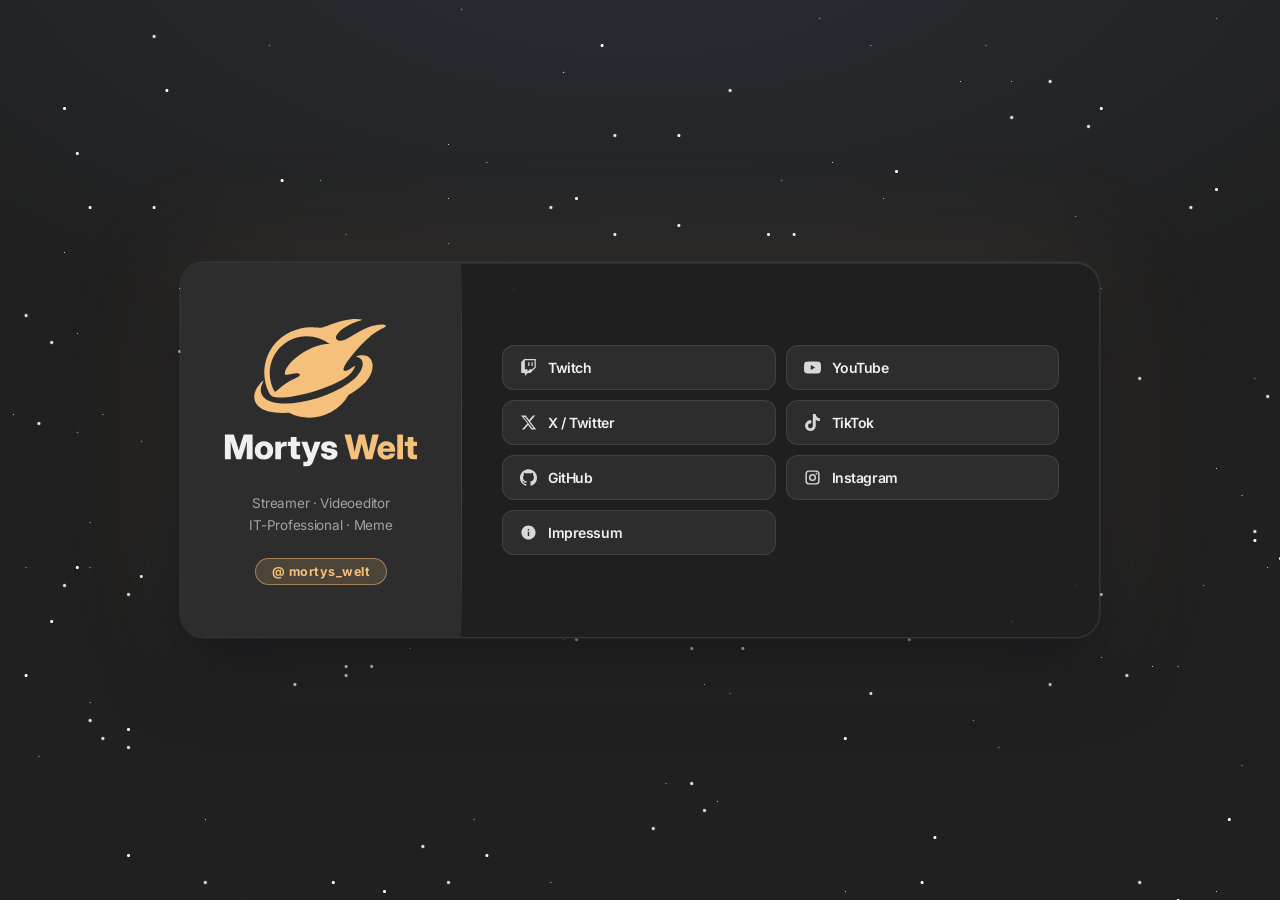
==== commit cadfdd92: "feat: apply new logo and brand colors, update links Replace the old avatar and heading with the stac" ====
--- a/index.html
+++ b/index.html
@@ -3,9 +3,13 @@
 <head>
     <meta charset="UTF-8">
     <meta name="viewport" content="width=device-width, initial-scale=1.0">
-    <title>MORTYS WELT</title>
+    <title>Mortys Welt</title>
     <meta name="description" content="Streamer · Videoeditor · IT-Professional · Meme – Alle Links von Mortys Welt.">
-    <link rel="icon" type="image/x-icon" href="logo.png">
+    <link rel="icon" href="favicon.ico" sizes="48x48">
+    <link rel="icon" href="favicon.svg" type="image/svg+xml">
+    <link rel="apple-touch-icon" href="apple-touch-icon.png">
+    <link rel="manifest" href="site.webmanifest">
+    <meta name="theme-color" content="#202020">
     <link rel="stylesheet" href="styles.css">
 </head>
 <body>
@@ -18,11 +22,9 @@
 
             <!-- ── LINKS: Identität ── -->
             <section class="card-identity">
-                <div class="avatar-wrapper">
-                    <img src="logo.png" alt="Mortys Welt Logo" class="avatar">
-                </div>
-
-                <h1 class="name">MORTYS<br>WELT</h1>
+                <h1 class="logo">
+                    <img src="logo-gestapelt.svg" width="1273" height="988" alt="Mortys Welt">
+                </h1>
 
                 <p class="tagline">
                     Streamer · Videoeditor<br>
@@ -83,23 +85,13 @@
                     <span>GitHub</span>
                 </a>
 
-                <!-- Anime Watchlist -->
-                <a href="https://mortys-welt.notion.site/Mortys-Anime-Watchlist-a48d3a0f5cdf44799e703fad131a765b?pvs=4"
-                   target="_blank" rel="noopener noreferrer"
-                   class="link-btn" data-platform="notion" aria-label="Anime Watchlist auf Notion">
+                <!-- Instagram -->
+                <a href="https://www.instagram.com/mortys_welt.png/" target="_blank" rel="noopener noreferrer"
+                   class="link-btn" data-platform="instagram" aria-label="Instagram">
                     <svg class="btn-icon" viewBox="0 0 24 24" fill="currentColor" aria-hidden="true">
-                        <path d="M4.459 4.208c.746.606 1.026.56 2.428.466l13.215-.793c.28 0 .047-.28-.046-.326L17.86 1.968c-.42-.326-.981-.7-2.055-.607L3.01 2.295c-.466.046-.56.28-.374.466zm.793 3.08v13.904c0 .747.373 1.027 1.214.98l14.523-.84c.841-.046.935-.56.935-1.167V6.354c0-.606-.233-.933-.748-.887l-15.177.887c-.56.047-.747.327-.747.933zm14.337.745c.093.42 0 .84-.42.888l-.7.14v10.264c-.608.327-1.168.514-1.635.514-.748 0-.935-.234-1.495-.933l-4.577-7.186v6.952L12.21 19s0 .84-1.168.84l-3.222.186c-.093-.186 0-.653.327-.746l.84-.233V9.854L7.822 9.76c-.094-.42.14-1.026.793-1.073l3.456-.233 4.764 7.279v-6.44l-1.215-.14c-.093-.514.28-.887.747-.933zM1.936 1.035l13.31-.98c1.634-.14 2.055-.047 3.082.7l4.249 2.986c.7.513.934.653.934 1.213v16.378c0 1.026-.373 1.634-1.68 1.726l-15.458.934c-.98.047-1.448-.093-1.962-.747l-3.129-4.06c-.56-.747-.793-1.306-.793-1.96V2.667c0-.839.374-1.54 1.447-1.632z"/>
+                        <path fill-rule="evenodd" d="M7 2h10a5 5 0 0 1 5 5v10a5 5 0 0 1-5 5H7a5 5 0 0 1-5-5V7a5 5 0 0 1 5-5zm0 2a3 3 0 0 0-3 3v10a3 3 0 0 0 3 3h10a3 3 0 0 0 3-3V7a3 3 0 0 0-3-3zm5 3a5 5 0 1 1 0 10a5 5 0 0 1 0-10zm0 2a3 3 0 1 0 0 6a3 3 0 0 0 0-6zm5.5-3.75a1.25 1.25 0 1 1 0 2.5a1.25 1.25 0 0 1 0-2.5z"/>
                     </svg>
-                    <span>Anime Watchlist</span>
-                </a>
-
-                <!-- VOD-Archiv -->
-                <a href="https://www.youtube.com/@mortys-vod-archiv" target="_blank" rel="noopener noreferrer"
-                   class="link-btn" data-platform="vod" aria-label="VOD-Archiv auf YouTube">
-                    <svg class="btn-icon" viewBox="0 0 24 24" fill="currentColor" aria-hidden="true">
-                        <path d="M17 10.5V7c0-.55-.45-1-1-1H4c-.55 0-1 .45-1 1v10c0 .55.45 1 1 1h12c.55 0 1-.45 1-1v-3.5l4 4v-11l-4 4z"/>
-                    </svg>
-                    <span>VOD-Archiv</span>
+                    <span>Instagram</span>
                 </a>
 
                 <!-- Impressum -->
--- a/styles.css
+++ b/styles.css
@@ -1,3 +1,9 @@
+/* ============================================================
+   MORTYS WELT — styles.css
+   DSGVO-konform: Keine externen Ressourcen.
+   Inter wird lokal geladen (Variable Font).
+   ============================================================ */
+
 /* === FONTS === */
 @font-face {
     font-family: 'Inter';
@@ -16,24 +22,26 @@
     font-display: swap;
 }
 
-/* === DESIGN TOKENS === */
+/* === DESIGN TOKENS (Mortys Welt CI) === */
 :root {
-    --accent:           #9B6DFF;
-    --accent-soft:      rgba(155, 109, 255, 0.22);
-    --accent-glow:      rgba(155, 109, 255, 0.14);
-    --accent-hover:     rgba(155, 109, 255, 0.28);
-    --cyan:             #4FC3F7;
-
-    --card-bg:          rgba(7, 9, 22, 0.80);
-    --card-border:      rgba(155, 109, 255, 0.20);
-    --card-inner-bg:    rgba(155, 109, 255, 0.04);
-
-    --text-primary:     #ffffff;
-    --text-muted:       rgba(255, 255, 255, 0.52);
-
-    --btn-bg:           rgba(255, 255, 255, 0.055);
+    --accent:           #F5C07C;   /* Gelb – Kernfarbe, Blickfang/CTA */
+    --accent-2:         #F09346;   /* Orange – Kernfarbe, warmer Kontrast */
+    --accent-cool:      #577399;   /* Blau, kühl – Tiefe/Struktur, nie CTA */
+    --accent-warm:      #F5C07C;   /* Warmes Highlight (Name, Titel) = Gelb */
+    --accent-soft:      rgba(245, 192, 124, 0.20);
+    --accent-glow:      rgba(245, 192, 124, 0.16);
+    --accent-hover:     rgba(245, 192, 124, 0.22);
+
+    --card-bg:          rgba(32, 32, 32, 0.80);      /* #202020, glasig */
+    --card-border:      rgba(255, 255, 255, 0.10);   /* CI Glass-Rand */
+    --card-inner-bg:    #2D2D2D;                     /* Fenster */
+
+    --text-primary:     #F0F0F0;
+    --text-muted:       rgba(240, 240, 240, 0.60);   /* 4.5:1 auch auf Fenster */
+
+    --btn-bg:           #2D2D2D;                     /* Fenster */
     --btn-border:       rgba(255, 255, 255, 0.10);
-    --btn-hover-border: rgba(155, 109, 255, 0.55);
+    --btn-hover-border: rgba(245, 192, 124, 0.55);
 }
 
 /* === RESET === */
@@ -49,7 +57,10 @@
 body {
     font-family: 'Inter', system-ui, -apple-system, 'Segoe UI', sans-serif;
     font-optical-sizing: auto;
-    background: #000;
+    /* Kühle Tiefe statt flachem Schwarz: ein Hauch Blau über der dunklen Basis */
+    background:
+        radial-gradient(120% 85% at 50% -10%, rgba(87, 115, 153, 0.16) 0%, transparent 60%),
+        #202020;
     color: var(--text-primary);
     display: flex;
     justify-content: center;
@@ -168,8 +179,8 @@
     overflow: hidden;
     box-shadow:
         0 0 0 1px rgba(255, 255, 255, 0.04),
-        0 28px 72px rgba(0, 0, 0, 0.72),
-        0 0 120px var(--accent-glow),
+        0 28px 72px rgba(12, 16, 24, 0.72),          /* kühler Schatten statt reinem Schwarz */
+        0 0 120px rgba(245, 192, 124, 0.14),         /* warmes Glühen */
         inset 0 1px 0 rgba(255, 255, 255, 0.07);
     animation: cardEnter 0.9s cubic-bezier(0.16, 1, 0.3, 1) both;
 }
@@ -201,79 +212,18 @@
     position: relative;
 }
 
-/* Dezentes Glühen hinter dem Avatar */
-.card-identity::before {
-    content: '';
-    position: absolute;
-    top: 60px;
-    left: 50%;
-    transform: translateX(-50%);
-    width: 180px;
-    height: 180px;
-    background: radial-gradient(circle, rgba(155, 109, 255, 0.25) 0%, transparent 70%);
-    border-radius: 50%;
-    pointer-events: none;
-}
-
-/* Avatar-Ring */
-.avatar-wrapper {
-    position: relative;
-    width: 136px;
-    height: 136px;
-    border-radius: 50%;
-    padding: 3px;
-    background: conic-gradient(
-        from 0deg,
-        var(--accent),
-        var(--cyan) 33%,
-        var(--accent) 66%,
-        var(--cyan) 100%
-    );
-    box-shadow:
-        0 0 0 4px rgba(7, 9, 22, 0.9),
-        0 0 40px rgba(155, 109, 255, 0.50),
-        0 0 80px rgba(79, 195, 247, 0.15);
-    animation: ringPulse 5s ease-in-out infinite;
-    margin-bottom: 26px;
-    flex-shrink: 0;
-}
-
-@keyframes ringPulse {
-    0%, 100% {
-        box-shadow:
-            0 0 0 4px rgba(7, 9, 22, 0.9),
-            0 0 30px rgba(155, 109, 255, 0.45),
-            0 0 70px rgba(79, 195, 247, 0.12);
-    }
-    50% {
-        box-shadow:
-            0 0 0 4px rgba(7, 9, 22, 0.9),
-            0 0 55px rgba(155, 109, 255, 0.65),
-            0 0 110px rgba(79, 195, 247, 0.22);
-    }
-}
-
-.avatar {
-    width: 100%;
-    height: 100%;
-    border-radius: 50%;
-    object-fit: cover;
-    background: #0a0c1e;
+/* Logo: fertiges Lockup, ohne Ring und ohne Leuchten (Styleguide) */
+.logo {
+    line-height: 0;
+    margin-bottom: 22px;
+    animation: nameIn 0.8s 0.2s cubic-bezier(0.16, 1, 0.3, 1) both;
+}
+
+.logo img {
     display: block;
-}
-
-/* Name */
-.name {
-    font-size: clamp(1.9rem, 3vw, 2.75rem);
-    font-weight: 900;
-    letter-spacing: -0.055em;
-    line-height: 0.87;
-    margin-bottom: 18px;
-    background: linear-gradient(145deg, #ffffff 55%, var(--accent));
-    -webkit-background-clip: text;
-    -webkit-text-fill-color: transparent;
-    background-clip: text;
-    animation: nameIn 0.8s 0.2s cubic-bezier(0.16, 1, 0.3, 1) both;
+    width: 200px;
+    max-width: 100%;
+    height: auto;
 }
 
 @keyframes nameIn {
@@ -298,9 +248,9 @@
     font-size: 0.78rem;
     font-weight: 700;
     letter-spacing: 0.04em;
-    color: var(--accent);
-    background: var(--accent-soft);
-    border: 1px solid rgba(155, 109, 255, 0.35);
+    color: #F5C07C;
+    background: rgba(245, 192, 124, 0.16);
+    border: 1px solid rgba(245, 192, 124, 0.50);
     border-radius: 999px;
     padding: 5px 16px;
     animation: nameIn 0.8s 0.4s cubic-bezier(0.16, 1, 0.3, 1) both;
@@ -317,7 +267,7 @@
         to bottom,
         transparent 0%,
         var(--card-border) 15%,
-        rgba(155, 109, 255, 0.30) 50%,
+        rgba(87, 115, 153, 0.45) 50%,
         var(--card-border) 85%,
         transparent 100%
     );
@@ -382,46 +332,23 @@
     }
 }
 
-/* Allgemeines Hover */
+/* Einheitliches Hover – warme Kernfarben, ein Nenner für alle Plattformen */
 .link-btn:hover {
     background: var(--accent-hover);
     border-color: var(--btn-hover-border);
     box-shadow:
-        0 0 22px rgba(155, 109, 255, 0.28),
+        0 0 24px rgba(245, 192, 124, 0.26),
         inset 0 1px 0 rgba(255, 255, 255, 0.10);
     transform: translateY(-2px);
 }
 
-/* Plattform-spezifische Hover-Farben */
-.link-btn[data-platform="twitch"]:hover {
-    background: rgba(145, 70, 255, 0.22);
-    border-color: rgba(145, 70, 255, 0.55);
-    box-shadow: 0 0 24px rgba(145, 70, 255, 0.30), inset 0 1px 0 rgba(255,255,255,0.08);
-}
-.link-btn[data-platform="youtube"]:hover {
-    background: rgba(255, 30, 30, 0.16);
-    border-color: rgba(255, 30, 30, 0.45);
-    box-shadow: 0 0 24px rgba(255, 30, 30, 0.22), inset 0 1px 0 rgba(255,255,255,0.08);
-}
-.link-btn[data-platform="x"]:hover {
-    background: rgba(255, 255, 255, 0.10);
-    border-color: rgba(255, 255, 255, 0.30);
-    box-shadow: 0 0 20px rgba(255, 255, 255, 0.12), inset 0 1px 0 rgba(255,255,255,0.08);
-}
-.link-btn[data-platform="tiktok"]:hover {
-    background: rgba(255, 0, 79, 0.14);
-    border-color: rgba(105, 201, 208, 0.45);
-    box-shadow: 0 0 24px rgba(105, 201, 208, 0.22), inset 0 1px 0 rgba(255,255,255,0.08);
-}
-.link-btn[data-platform="github"]:hover {
-    background: rgba(110, 84, 148, 0.22);
-    border-color: rgba(110, 84, 148, 0.55);
-    box-shadow: 0 0 24px rgba(110, 84, 148, 0.28), inset 0 1px 0 rgba(255,255,255,0.08);
-}
-.link-btn[data-platform="vod"]:hover {
-    background: rgba(255, 30, 30, 0.16);
-    border-color: rgba(255, 30, 30, 0.45);
-    box-shadow: 0 0 24px rgba(255, 30, 30, 0.22), inset 0 1px 0 rgba(255,255,255,0.08);
+/* Jede zweite Kachel bekommt Orange als warmen Kontrast (Kernfarben-Paar) */
+.link-btn:nth-child(even):hover {
+    background: rgba(240, 147, 70, 0.18);
+    border-color: rgba(240, 147, 70, 0.50);
+    box-shadow:
+        0 0 24px rgba(240, 147, 70, 0.24),
+        inset 0 1px 0 rgba(255, 255, 255, 0.10);
 }
 
 /* Icon */
@@ -460,7 +387,7 @@
             to right,
             transparent 0%,
             var(--card-border) 15%,
-            rgba(155, 109, 255, 0.30) 50%,
+            rgba(87, 115, 153, 0.45) 50%,
             var(--card-border) 85%,
             transparent 100%
         );
@@ -471,10 +398,6 @@
         gap: 8px;
         grid-template-columns: 1fr 1fr;
     }
-
-    .name {
-        font-size: 2.4rem;
-    }
 }
 
 /* Sehr schmale Geräte – einspaltiges Link-Grid */
@@ -494,6 +417,4 @@
         font-size: 0.9rem;
         padding: 14px 18px;
     }
-
-    .name { font-size: 2.1rem; }
-}
+}
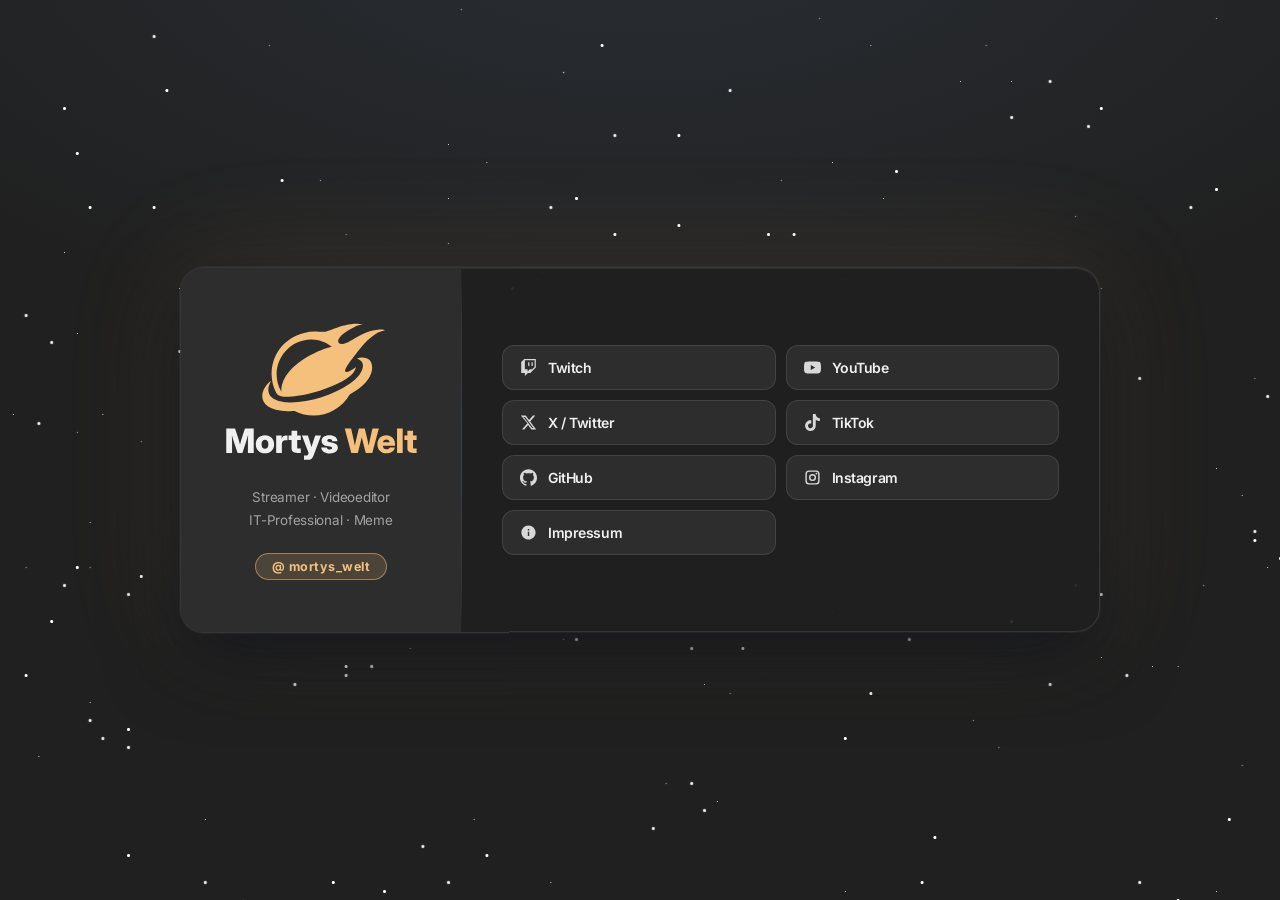
==== commit 3bc53436: "feat: new logo assets, Evercold checklist page, extended Only Fans gag page - Replace favicons, app " ====
--- a/index.html
+++ b/index.html
@@ -23,7 +23,7 @@
             <!-- ── LINKS: Identität ── -->
             <section class="card-identity">
                 <h1 class="logo">
-                    <img src="logo-gestapelt.svg" width="1273" height="988" alt="Mortys Welt">
+                    <img src="logo-gestapelt.svg" width="653" height="470" alt="Mortys Welt">
                 </h1>
 
                 <p class="tagline">
--- a/styles.css
+++ b/styles.css
@@ -26,9 +26,7 @@
 :root {
     --accent:           #F5C07C;   /* Gelb – Kernfarbe, Blickfang/CTA */
     --accent-2:         #F09346;   /* Orange – Kernfarbe, warmer Kontrast */
-    --accent-cool:      #577399;   /* Blau, kühl – Tiefe/Struktur, nie CTA */
-    --accent-warm:      #F5C07C;   /* Warmes Highlight (Name, Titel) = Gelb */
-    --accent-soft:      rgba(245, 192, 124, 0.20);
+    --accent-warm:      #F5C07C;   /* Warmes Highlight = Gelb */
     --accent-glow:      rgba(245, 192, 124, 0.16);
     --accent-hover:     rgba(245, 192, 124, 0.22);
 
@@ -319,7 +317,6 @@
 .link-btn:nth-child(5) { animation-delay: 0.38s; }
 .link-btn:nth-child(6) { animation-delay: 0.43s; }
 .link-btn:nth-child(7) { animation-delay: 0.48s; }
-.link-btn:nth-child(8) { animation-delay: 0.53s; }
 
 @keyframes btnSlide {
     from {
